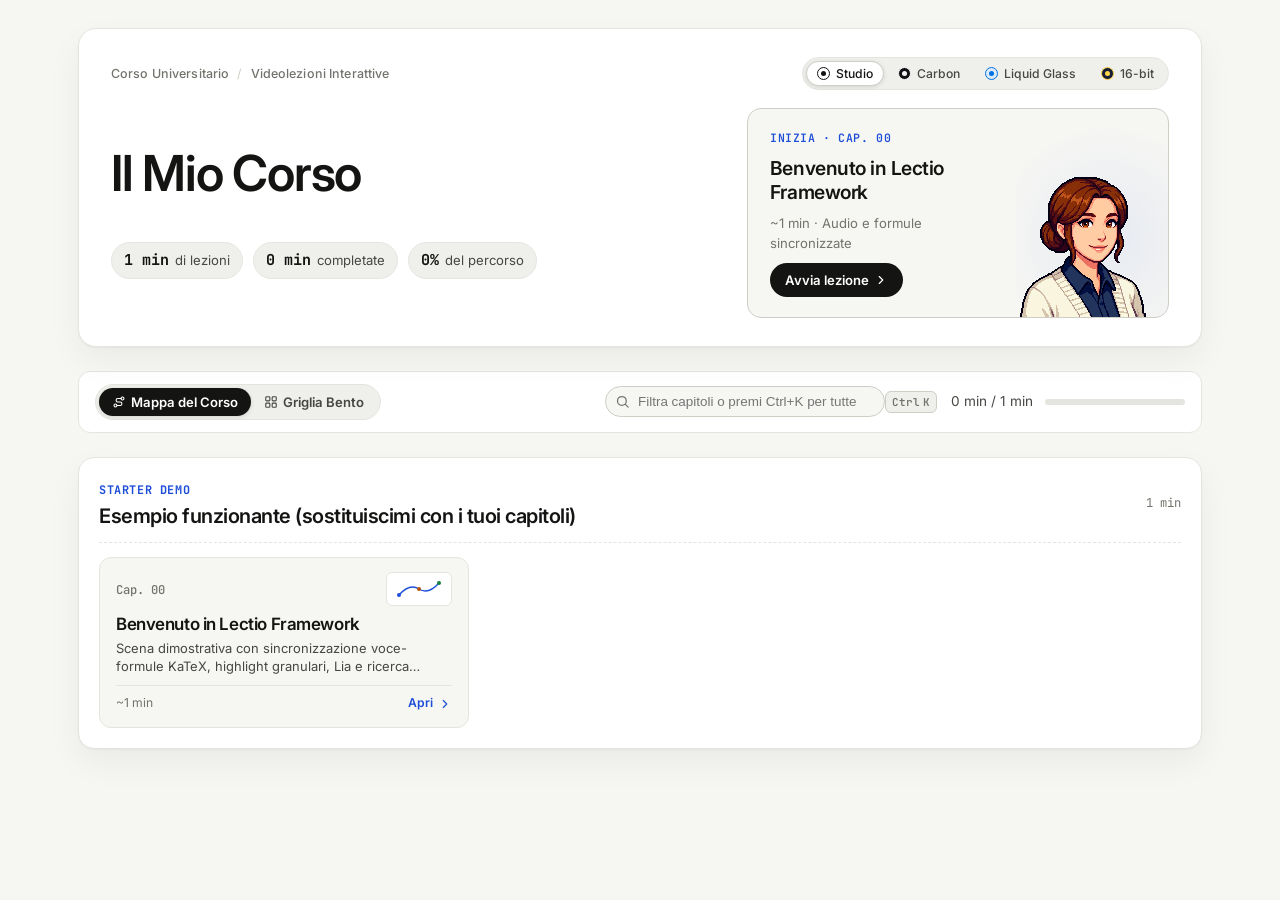
==== videolezioni/index.html @ f939c11b "Initial commit" ====
<!DOCTYPE html>
<html lang="it" data-theme="studio">
<head>
  <meta charset="UTF-8" />
  <meta name="viewport" content="width=device-width, initial-scale=1.0, viewport-fit=cover" />
  <meta name="theme-color" content="#F6F6F3" />
  <title>Videolezioni Interattive — Lectio</title>
  <link rel="icon" type="image/png" sizes="64x64" href="assets/favicon-lia.png" />
  <link rel="apple-touch-icon" sizes="180x180" href="assets/apple-touch-icon.png" />
  <link rel="preconnect" href="https://fonts.googleapis.com" />
  <link rel="preconnect" href="https://fonts.gstatic.com" crossorigin />
  <link href="https://fonts.googleapis.com/css2?family=Inter:wght@400;500;600;700&family=JetBrains+Mono:wght@400;500;600&family=Newsreader:ital,opsz,wght@1,6..72,500;1,6..72,600&family=Silkscreen:wght@400;700&display=swap" rel="stylesheet" />
  <link rel="stylesheet" href="css/styles.css" />
  <link rel="stylesheet" href="css/themes.css" />
</head>
<body>
  <main class="catalog-shell">
    <header class="catalog-hero">
      <div class="hero-top-row">
        <div id="hero-eyebrow" class="hero-eyebrow">
          <span>Corso Universitario</span>
          <span class="hero-sep" aria-hidden="true">/</span>
          <span>Videolezioni Interattive</span>
        </div>
        <div id="catalog-theme-switcher"></div>
      </div>

      <div class="hero-main-grid">
        <div class="hero-left-col">
          <h1 id="hero-title" class="hero-title">Il Mio Corso</h1>

          <div id="hero-credits-row" class="hero-credits-row" hidden></div>
          <div id="hero-prof-row" class="hero-prof-row" hidden></div>

          <div class="hero-stats">
            <span class="stat-chip"><strong id="stat-hours">--</strong> di lezioni</span>
            <span class="stat-chip"><strong id="stat-completed-hours">0 min</strong> completate</span>
            <span class="stat-chip"><strong id="stat-completed-pct">0%</strong> del percorso</span>
          </div>
        </div>

        <a id="resume-card" class="resume-card resume-card-with-lia" href="lesson.html?id=00-demo">
          <div class="resume-card-body">
            <span id="resume-kicker" class="resume-kicker">Inizia il percorso</span>
            <h2 id="resume-title" class="resume-title">Caricamento...</h2>
            <span id="resume-meta" class="resume-meta">Seleziona un capitolo dalla mappa o dalla griglia</span>
            <span id="resume-cta" class="resume-cta">
              <span>Avvia lezione</span>
              <svg class="ui-icon" viewBox="0 0 24 24" fill="none" stroke="currentColor" stroke-width="2" stroke-linecap="round" stroke-linejoin="round" aria-hidden="true"><path d="M9 18l6-6-6-6"/></svg>
            </span>
          </div>
          <div id="hero-lia-stage" class="hero-lia-stage" aria-hidden="true">
            <div id="hero-lia-sprite" class="hero-lia-sprite"></div>
          </div>
        </a>
      </div>
    </header>

    <div class="catalog-toolbar-v2">
      <div class="toolbar-left">
        <div class="view-switcher" role="tablist" aria-label="Modalità di visualizzazione">
          <button class="view-btn active" data-view="map">
            <svg class="ui-icon" viewBox="0 0 24 24" fill="none" stroke="currentColor" stroke-width="1.9" stroke-linecap="round" stroke-linejoin="round" aria-hidden="true"><circle cx="6" cy="18" r="2.5"/><circle cx="18" cy="6" r="2.5"/><path d="M8.5 18H14a3 3 0 0 0 0-6h-4a3 3 0 0 1 0-6h5.5"/></svg>
            <span>Mappa del Corso</span>
          </button>
          <button class="view-btn" data-view="bento">
            <svg class="ui-icon" viewBox="0 0 24 24" fill="none" stroke="currentColor" stroke-width="1.9" stroke-linecap="round" stroke-linejoin="round" aria-hidden="true"><rect x="3" y="3" width="7" height="7" rx="1.5"/><rect x="14" y="3" width="7" height="7" rx="1.5"/><rect x="3" y="14" width="7" height="7" rx="1.5"/><rect x="14" y="14" width="7" height="7" rx="1.5"/></svg>
            <span>Griglia Bento</span>
          </button>
        </div>
      </div>

      <div class="toolbar-right">
        <div class="search-box">
          <svg class="search-icon ui-icon" viewBox="0 0 24 24" fill="none" stroke="currentColor" stroke-width="2" stroke-linecap="round" stroke-linejoin="round" aria-hidden="true"><circle cx="11" cy="11" r="7"/><path d="M21 21l-4.35-4.35"/></svg>
          <input id="catalog-search" class="search-input" type="search" placeholder="Filtra capitoli o premi Ctrl+K per tutte le scene…" aria-label="Cerca capitoli" />
          <button id="btn-global-search-home" class="search-kbd-btn" type="button" title="Ricerca globale in tutte le scene (Ctrl+K)" aria-label="Apri ricerca globale">
            <kbd>Ctrl</kbd><kbd>K</kbd>
          </button>
        </div>
        <div class="progress-summary">
          <span id="study-progress-label">0 min / --</span>
          <div class="progress-track"><div id="study-progress-fill" class="progress-fill" style="width: 0%"></div></div>
        </div>
      </div>
    </div>

    <div id="catalog-content"></div>
  </main>

  <script type="module" src="js/catalog.js"></script>
</body>
</html>
---- videolezioni/css/styles.css ----
/* ==========================================================================
   Lectio Framework — Videolezioni Interattive
   Design system accademico responsive per slide, formule KaTeX e player
   ========================================================================== */

:root {
  --bg-paper: #F7F6F2;
  --bg-surface: #FFFFFF;
  --bg-subtle: #F0EEE8;
  --bg-algo: #F3F2EE;
  --ink: #1A1A1A;
  --ink-soft: #4A4945;
  --muted: #6E6D68;
  --border: #E2DFD7;
  --border-strong: #C9C5BB;

  /* Palette note_migliorate/preambolo.tex */
  --blue: #1F5A9E;
  --blue-soft: rgba(31, 90, 158, 0.09);
  --blue-glow: rgba(31, 90, 158, 0.18);
  --red: #C0392B;
  --accent: #A3262A;
  --accent-soft: rgba(163, 38, 42, 0.055);
  --green: #2E7D32;
  --orange: #D9822B;
  --amber-wash: rgba(217, 130, 43, 0.22);

  --font-serif: "Newsreader", "Charter", Georgia, serif;
  --font-sans: "IBM Plex Sans", -apple-system, BlinkMacSystemFont, "Segoe UI", sans-serif;
  --font-mono: "IBM Plex Mono", ui-monospace, SFMono-Regular, Menlo, monospace;

  --radius-sm: 4px;
  --radius-md: 8px;
  --radius-lg: 12px;
  --shadow-card: 0 1px 2px rgba(26, 26, 26, 0.04), 0 10px 30px rgba(26, 26, 26, 0.05);
  --ease-out: cubic-bezier(0.22, 1, 0.36, 1);
}

*, *::before, *::after {
  box-sizing: border-box;
}

html, body {
  margin: 0;
  padding: 0;
  background: var(--bg-paper);
  color: var(--ink);
  font-family: var(--font-sans);
  -webkit-font-smoothing: antialiased;
  line-height: 1.55;
}

a {
  color: inherit;
  text-decoration: none;
}

button {
  font-family: inherit;
  cursor: pointer;
}

/* ==========================================================================
   CATALOG HUB (index.html)
   ========================================================================== */

.catalog-shell {
  max-width: 1080px;
  margin: 0 auto;
  padding: 40px 28px 72px;
}

.masthead {
  border-bottom: 1.5px solid var(--ink);
  padding-bottom: 24px;
  margin-bottom: 32px;
}

.masthead-meta {
  font-size: 0.84rem;
  color: var(--muted);
  letter-spacing: 0.02em;
  margin-bottom: 10px;
}

.masthead h1 {
  font-family: var(--font-serif);
  font-size: clamp(2.1rem, 3.8vw, 2.9rem);
  font-weight: 600;
  letter-spacing: -0.02em;
  margin: 0 0 8px;
  line-height: 1.1;
}

.masthead-sub {
  font-size: 1.05rem;
  color: var(--ink-soft);
  margin: 0 0 16px;
}

.masthead-footer {
  display: flex;
  flex-wrap: wrap;
  gap: 12px 24px;
  align-items: center;
  justify-content: space-between;
  font-size: 0.85rem;
  color: var(--muted);
}

.catalog-toolbar {
  display: flex;
  flex-wrap: wrap;
  align-items: center;
  justify-content: space-between;
  gap: 16px;
  margin-bottom: 28px;
}

.filter-group {
  display: inline-flex;
  background: var(--bg-subtle);
  padding: 3px;
  border-radius: var(--radius-md);
  border: 1px solid var(--border);
}

.filter-btn {
  border: none;
  background: transparent;
  color: var(--ink-soft);
  font-size: 0.84rem;
  font-weight: 500;
  padding: 6px 14px;
  border-radius: 6px;
  transition: background 160ms ease, color 160ms ease;
}

.filter-btn.active {
  background: var(--bg-surface);
  color: var(--ink);
  box-shadow: 0 1px 2px rgba(0, 0, 0, 0.06);
}

.progress-summary {
  display: flex;
  align-items: center;
  gap: 12px;
  font-size: 0.85rem;
  color: var(--ink-soft);
}

.progress-track {
  width: 140px;
  height: 6px;
  background: var(--border);
  border-radius: 99px;
  overflow: hidden;
}

.progress-fill {
  height: 100%;
  background: var(--blue);
  border-radius: 99px;
  transition: width 300ms var(--ease-out);
}

.part-section {
  margin-bottom: 36px;
}

.part-header {
  display: flex;
  align-items: baseline;
  gap: 12px;
  margin-bottom: 14px;
  padding-bottom: 6px;
  border-bottom: 1px solid var(--border);
}

.part-label {
  font-family: var(--font-mono);
  font-size: 0.74rem;
  text-transform: uppercase;
  letter-spacing: 0.08em;
  color: var(--muted);
}

.part-title {
  font-family: var(--font-serif);
  font-size: 1.32rem;
  font-weight: 600;
  margin: 0;
}

.lesson-grid {
  display: grid;
  grid-template-columns: repeat(auto-fill, minmax(310px, 1fr));
  gap: 14px;
}

.lesson-card {
  display: flex;
  flex-direction: column;
  justify-content: space-between;
  background: var(--bg-surface);
  border: 1px solid var(--border);
  border-radius: var(--radius-md);
  padding: 18px 20px;
  transition: transform 180ms var(--ease-out), border-color 180ms ease, box-shadow 180ms ease;
}

.lesson-card.ready {
  border-color: rgba(31, 90, 158, 0.35);
  box-shadow: 0 2px 10px rgba(31, 90, 158, 0.06);
}

.lesson-card.ready:hover {
  transform: translateY(-2px);
  border-color: var(--blue);
  box-shadow: 0 8px 24px rgba(31, 90, 158, 0.11);
}

.lesson-card.planned {
  background: rgba(255, 255, 255, 0.6);
  opacity: 0.82;
}

.lesson-card-top {
  display: flex;
  align-items: center;
  justify-content: space-between;
  gap: 8px;
  margin-bottom: 8px;
}

.chap-num {
  font-family: var(--font-mono);
  font-size: 0.76rem;
  font-weight: 500;
  color: var(--muted);
}

.status-badge {
  font-size: 0.72rem;
  font-weight: 600;
  padding: 2px 9px;
  border-radius: 99px;
  letter-spacing: 0.02em;
}

.status-ready {
  background: var(--blue-soft);
  color: var(--blue);
}

.status-planned {
  background: var(--bg-subtle);
  color: var(--muted);
}

.lesson-card h3 {
  font-family: var(--font-serif);
  font-size: 1.15rem;
  font-weight: 600;
  margin: 0 0 6px;
  line-height: 1.25;
}

.lesson-card p {
  font-size: 0.87rem;
  color: var(--ink-soft);
  margin: 0 0 14px;
  line-height: 1.48;
}

.lesson-card-foot {
  display: flex;
  align-items: center;
  justify-content: space-between;
  font-size: 0.78rem;
  color: var(--muted);
  padding-top: 10px;
  border-top: 1px solid var(--bg-subtle);
}

.lesson-cta {
  color: var(--blue);
  font-weight: 600;
  display: inline-flex;
  align-items: center;
  gap: 4px;
}

/* ==========================================================================
   LESSON PLAYER LAYOUT (lesson.html)
   ========================================================================== */

body.player-body {
  height: 100vh;
  overflow: hidden;
  display: flex;
  flex-direction: column;
}

.topbar {
  height: 54px;
  flex-shrink: 0;
  background: var(--bg-surface);
  border-bottom: 1px solid var(--border);
  padding: 0 20px;
  display: flex;
  align-items: center;
  justify-content: space-between;
  gap: 16px;
  z-index: 20;
}

.topbar-left {
  display: flex;
  align-items: center;
  gap: 14px;
  min-width: 0;
}

.back-link {
  display: inline-flex;
  align-items: center;
  gap: 6px;
  font-size: 0.84rem;
  font-weight: 500;
  color: var(--ink-soft);
  padding: 5px 10px;
  border-radius: var(--radius-sm);
  border: 1px solid var(--border);
  background: var(--bg-paper);
  transition: border-color 150ms ease, color 150ms ease;
}

.back-link:hover {
  border-color: var(--ink);
  color: var(--ink);
}

.lesson-heading {
  display: flex;
  align-items: baseline;
  gap: 10px;
  min-width: 0;
  overflow: hidden;
}

.lesson-chap-tag {
  font-family: var(--font-mono);
  font-size: 0.76rem;
  color: var(--blue);
  font-weight: 600;
  flex-shrink: 0;
}

.lesson-title-bar {
  font-family: var(--font-serif);
  font-size: 1.08rem;
  font-weight: 600;
  white-space: nowrap;
  overflow: hidden;
  text-overflow: ellipsis;
}

.topbar-actions {
  display: flex;
  align-items: center;
  gap: 8px;
}

.icon-toggle {
  border: 1px solid var(--border);
  background: var(--bg-surface);
  color: var(--ink-soft);
  font-size: 0.78rem;
  font-weight: 500;
  padding: 5px 10px;
  border-radius: var(--radius-sm);
  transition: all 150ms ease;
}

.icon-toggle:hover {
  border-color: var(--border-strong);
  color: var(--ink);
}

.icon-toggle.active {
  background: var(--blue-soft);
  border-color: rgba(31, 90, 158, 0.35);
  color: var(--blue);
}

.player-workspace {
  flex: 1;
  min-height: 0;
  display: flex;
  overflow: hidden;
}

/* Sidebar Scene Index */
.scene-sidebar {
  width: 292px;
  flex-shrink: 0;
  background: var(--bg-surface);
  border-right: 1px solid var(--border);
  display: flex;
  flex-direction: column;
  transition: margin-left 240ms var(--ease-out);
}

.scene-sidebar.collapsed {
  margin-left: -292px;
}

.sidebar-head {
  padding: 14px 16px 10px;
  border-bottom: 1px solid var(--border);
  display: flex;
  align-items: center;
  justify-content: space-between;
  font-size: 0.78rem;
  font-weight: 600;
  text-transform: uppercase;
  letter-spacing: 0.06em;
  color: var(--muted);
}

.scene-list {
  flex: 1;
  overflow-y: auto;
  padding: 8px 10px 20px;
}

.scene-section-label {
  font-size: 0.71rem;
  font-weight: 600;
  color: var(--muted);
  text-transform: uppercase;
  letter-spacing: 0.05em;
  padding: 12px 8px 4px;
}

.scene-item {
  width: 100%;
  text-align: left;
  background: transparent;
  border: 1px solid transparent;
  border-radius: 6px;
  padding: 8px 10px;
  margin-bottom: 2px;
  display: grid;
  grid-template-columns: 24px 1fr auto;
  gap: 8px;
  align-items: start;
  color: var(--ink-soft);
  transition: background 140ms ease, border-color 140ms ease;
}

.scene-item:hover {
  background: var(--bg-paper);
  color: var(--ink);
}

.scene-item.active {
  background: var(--blue-soft);
  border-color: rgba(31, 90, 158, 0.25);
  color: var(--ink);
}

.scene-idx {
  font-family: var(--font-mono);
  font-size: 0.72rem;
  color: var(--muted);
  padding-top: 2px;
}

.scene-item.active .scene-idx {
  color: var(--blue);
  font-weight: 600;
}

.scene-item.done .scene-idx {
  color: var(--green);
}

.scene-item-title {
  font-size: 0.83rem;
  line-height: 1.32;
  font-weight: 500;
}

.scene-item-dur {
  font-family: var(--font-mono);
  font-size: 0.7rem;
  color: var(--muted);
  padding-top: 2px;
}

/* Main Stage Area */
.stage-column {
  flex: 1;
  min-width: 0;
  display: flex;
  flex-direction: column;
  background: var(--bg-paper);
}

.stage-viewport {
  flex: 1;
  min-height: 0;
  display: flex;
  align-items: center;
  justify-content: center;
  padding: 20px 28px 12px;
  overflow-y: auto;
}

.slide-frame {
  width: 100%;
  max-width: 980px;
  min-height: min(530px, 100%);
  background: var(--bg-surface);
  border: 1px solid var(--border);
  border-radius: var(--radius-lg);
  box-shadow: var(--shadow-card);
  padding: 28px 36px 26px;
  display: flex;
  flex-direction: column;
  justify-content: center;
  position: relative;
  animation: slideEnter 260ms var(--ease-out);
}

@keyframes slideEnter {
  from { opacity: 0; transform: translateY(6px); }
  to { opacity: 1; transform: translateY(0); }
}

/* Subtitles Dock */
.subtitle-dock {
  flex-shrink: 0;
  padding: 0 28px 10px;
  display: flex;
  justify-content: center;
}

.subtitle-dock.hidden {
  display: none;
}

.subtitle-box {
  width: 100%;
  max-width: 980px;
  min-height: 54px;
  background: rgba(255, 255, 255, 0.92);
  border: 1px solid var(--border);
  border-radius: var(--radius-md);
  padding: 10px 20px;
  display: flex;
  align-items: center;
  justify-content: center;
  text-align: center;
  font-family: var(--font-serif);
  font-size: 1.02rem;
  line-height: 1.45;
  color: var(--ink);
}

.subtitle-word {
  transition: color 120ms ease, background 120ms ease;
  border-radius: 3px;
  padding: 0 1px;
}

.subtitle-word.past {
  color: var(--ink);
}

.subtitle-word.current {
  color: var(--blue);
  background: var(--blue-soft);
  font-weight: 500;
}

.subtitle-word.upcoming {
  color: var(--muted);
}

/* Control Bar */
.control-bar {
  flex-shrink: 0;
  background: var(--bg-surface);
  border-top: 1px solid var(--border);
  padding: 10px 24px 12px;
  display: flex;
  flex-direction: column;
  gap: 8px;
}

.timeline-row {
  display: flex;
  align-items: center;
  gap: 12px;
}

.time-readout {
  font-family: var(--font-mono);
  font-size: 0.76rem;
  color: var(--muted);
  min-width: 86px;
  text-align: center;
}

.scrubber-wrap {
  position: relative;
  flex: 1;
  height: 20px;
  display: flex;
  align-items: center;
  cursor: pointer;
}

.scrubber-track {
  position: relative;
  width: 100%;
  height: 5px;
  background: var(--border);
  border-radius: 99px;
}

.scrubber-fill {
  position: absolute;
  left: 0;
  top: 0;
  height: 100%;
  width: 0%;
  background: var(--blue);
  border-radius: 99px;
}

.scrubber-thumb {
  position: absolute;
  top: 50%;
  left: 0%;
  width: 13px;
  height: 13px;
  background: var(--blue);
  border: 2px solid #FFFFFF;
  box-shadow: 0 1px 4px rgba(0, 0, 0, 0.25);
  border-radius: 50%;
  transform: translate(-50%, -50%);
}

.cue-marker {
  position: absolute;
  top: -3px;
  width: 2px;
  height: 11px;
  background: var(--ink-soft);
  opacity: 0.45;
  border-radius: 1px;
  pointer-events: none;
}

.cue-marker.highlight {
  background: var(--orange);
  opacity: 0.85;
}

.controls-row {
  display: flex;
  align-items: center;
  justify-content: space-between;
  gap: 12px;
}

.ctrl-group {
  display: flex;
  align-items: center;
  gap: 8px;
}

.ctrl-btn {
  border: 1px solid var(--border);
  background: var(--bg-surface);
  color: var(--ink);
  border-radius: 6px;
  height: 34px;
  padding: 0 12px;
  font-size: 0.82rem;
  font-weight: 500;
  display: inline-flex;
  align-items: center;
  gap: 6px;
  transition: all 140ms ease;
}

.ctrl-btn:hover:not(:disabled) {
  border-color: var(--ink);
  background: var(--bg-paper);
}

.ctrl-btn:disabled {
  opacity: 0.4;
  cursor: not-allowed;
}

.ctrl-btn-play {
  background: var(--ink);
  border-color: var(--ink);
  color: #FFFFFF;
  min-width: 104px;
  justify-content: center;
}

.ctrl-btn-play:hover:not(:disabled) {
  background: var(--blue);
  border-color: var(--blue);
  color: #FFFFFF;
}

.speed-select {
  height: 34px;
  border: 1px solid var(--border);
  border-radius: 6px;
  background: var(--bg-surface);
  color: var(--ink);
  font-family: var(--font-mono);
  font-size: 0.78rem;
  padding: 0 8px;
  cursor: pointer;
}

.scene-counter {
  font-family: var(--font-mono);
  font-size: 0.78rem;
  color: var(--muted);
}

.audio-notice {
  font-size: 0.76rem;
  color: var(--accent);
  background: var(--accent-soft);
  padding: 3px 9px;
  border-radius: 4px;
  display: none;
}

.audio-notice.visible {
  display: inline-block;
}

/* ==========================================================================
   SLIDE ACADEMIC CONTENT COMPONENTS
   ========================================================================== */

.slide-card {
  width: 100%;
  display: flex;
  flex-direction: column;
  gap: 15px;
}

.slide-kicker {
  font-family: var(--font-mono);
  font-size: 0.76rem;
  color: var(--muted);
  text-transform: uppercase;
  letter-spacing: 0.06em;
}

.slide-title {
  font-family: var(--font-serif);
  font-size: clamp(1.42rem, 2.4vw, 1.85rem);
  font-weight: 600;
  color: var(--ink);
  margin: -8px 0 2px;
  padding-bottom: 10px;
  border-bottom: 1px solid var(--border);
  line-height: 1.2;
}

.grid-2 {
  display: grid;
  grid-template-columns: repeat(2, minmax(0, 1fr));
  gap: 14px;
}

.grid-3 {
  display: grid;
  grid-template-columns: repeat(3, minmax(0, 1fr));
  gap: 14px;
}

.split-visual {
  display: grid;
  grid-template-columns: 1.15fr 1fr;
  gap: 18px;
  align-items: center;
}

.formula-col {
  display: flex;
  flex-direction: column;
  gap: 12px;
}

/* Academic boxes faithful to preambolo.tex */
.box {
  padding: 13px 16px;
  border-radius: var(--radius-sm);
  font-size: 0.94rem;
  line-height: 1.5;
}

.box p {
  margin: 0;
}

.box-label {
  font-family: var(--font-sans);
  font-size: 0.8rem;
  font-weight: 600;
  letter-spacing: 0.02em;
  margin-bottom: 6px;
  color: var(--ink);
}

.box-def {
  background: var(--bg-surface);
  border-left: 3px solid var(--ink);
  padding-left: 15px;
}

.box-theorem {
  background: var(--bg-surface);
  border: 1px solid var(--ink);
}

.box-theorem p {
  font-family: var(--font-serif);
  font-size: 1rem;
}

.box-warn {
  background: var(--accent-soft);
  border-left: 3px solid var(--accent);
}

.box-warn .box-label {
  color: var(--accent);
}

.box-algo {
  background: var(--bg-algo);
  border: 1px solid var(--border);
}

.box-idea {
  background: var(--bg-surface);
  border-left: 4px double var(--ink);
  padding-left: 16px;
}

.box-primary {
  background: var(--blue-soft);
  border-left: 3px solid var(--blue);
}

.box-primary .box-label {
  color: var(--blue);
}

.box-muted {
  background: var(--bg-paper);
  border-left: 3px solid var(--border-strong);
  color: var(--ink-soft);
}

.math-card {
  background: var(--bg-paper);
  border: 1px solid var(--border);
  border-radius: var(--radius-md);
  padding: 12px 18px;
  text-align: center;
}

.math-card-accent {
  background: var(--blue-soft);
  border-color: rgba(31, 90, 158, 0.3);
}

.math-card .katex-display {
  margin: 0.35em 0;
}

.math-note {
  font-size: 0.84rem;
  color: var(--ink-soft);
  margin: 6px 0 0;
  text-align: left;
}

.math-card .clean-list {
  text-align: left;
  margin-top: 8px;
}

.props-grid {
  display: grid;
  grid-template-columns: repeat(2, minmax(0, 1fr));
  gap: 8px 16px;
  background: var(--bg-paper);
  border: 1px solid var(--border);
  border-radius: var(--radius-md);
  padding: 12px 16px;
  font-size: 0.9rem;
}

.prop-item {
  display: flex;
  align-items: baseline;
  gap: 8px;
}

.prop-dot {
  width: 6px;
  height: 6px;
  border-radius: 50%;
  background: var(--blue);
  flex-shrink: 0;
  transform: translateY(-2px);
}

.metrics-row {
  display: grid;
  grid-template-columns: repeat(4, minmax(0, 1fr));
  gap: 10px;
}

.metric {
  background: var(--bg-paper);
  border: 1px solid var(--border);
  border-radius: var(--radius-md);
  padding: 12px;
  text-align: center;
}

.metric-accent {
  background: var(--blue-soft);
  border-color: rgba(31, 90, 158, 0.3);
}

.metric-val {
  font-size: 1.25rem;
  font-weight: 600;
  color: var(--ink);
}

.metric-lbl {
  font-size: 0.78rem;
  color: var(--ink-soft);
  margin-top: 3px;
}

.flow-chain {
  display: flex;
  align-items: center;
  justify-content: space-between;
  gap: 8px;
}

.flow-node {
  flex: 1;
  background: var(--bg-surface);
  border: 1px solid var(--border-strong);
  border-radius: var(--radius-md);
  padding: 10px 12px;
  text-align: center;
  display: flex;
  flex-direction: column;
  gap: 2px;
  font-size: 0.86rem;
}

.flow-node span {
  font-size: 0.76rem;
  color: var(--muted);
}

.flow-node-accent {
  border-color: var(--blue);
  background: var(--blue-soft);
}

.flow-arrow {
  color: var(--muted);
  font-size: 1.1rem;
  font-weight: 600;
}

.gate-card, .plot-card {
  background: var(--bg-paper);
  border: 1px solid var(--border);
  border-radius: var(--radius-md);
  padding: 14px 16px;
  display: flex;
  flex-direction: column;
  gap: 6px;
}

.gate-name {
  font-family: var(--font-mono);
  font-weight: 600;
  font-size: 0.95rem;
  color: var(--blue);
}

.gate-params {
  font-size: 0.94rem;
  padding: 6px 10px;
  background: var(--bg-surface);
  border: 1px solid var(--border);
  border-radius: var(--radius-sm);
}

.gate-desc {
  font-size: 0.83rem;
  color: var(--ink-soft);
  margin: 0;
}

.plot-title {
  font-size: 0.86rem;
  font-weight: 600;
  text-align: center;
  color: var(--ink);
}

.plot-eq {
  text-align: center;
  font-size: 0.9rem;
  padding-top: 4px;
  border-top: 1px solid var(--border);
}

.proof-steps {
  display: flex;
  flex-direction: column;
  gap: 10px;
}

.proof-step {
  display: flex;
  flex-direction: column;
  gap: 6px;
  background: var(--bg-paper);
  border: 1px solid var(--border);
  border-radius: var(--radius-md);
  padding: 10px 16px;
}

.proof-step .step-tag {
  align-self: flex-start;
}

.proof-step > div {
  width: 100%;
}

.proof-step .katex-display {
  margin: 0.2em 0;
  font-size: 0.96em;
}

.proof-step-final {
  background: var(--blue-soft);
  border-color: rgba(31, 90, 158, 0.35);
}

.step-tag {
  font-family: var(--font-mono);
  font-size: 0.74rem;
  font-weight: 600;
  color: var(--ink-soft);
  background: var(--bg-surface);
  border: 1px solid var(--border);
  border-radius: var(--radius-sm);
  padding: 4px 8px;
  text-align: center;
}

.step-tag-blue { color: var(--blue); border-color: rgba(31, 90, 158, 0.3); }
.step-tag-red { color: var(--red); border-color: rgba(192, 57, 43, 0.3); }

.step-tag-inline {
  font-family: var(--font-mono);
  font-size: 0.74rem;
  font-weight: 600;
  color: var(--muted);
  text-transform: uppercase;
  letter-spacing: 0.04em;
  margin-bottom: 4px;
}

.clean-list, .algo-list, .verify-list {
  margin: 0;
  padding-left: 20px;
  display: flex;
  flex-direction: column;
  gap: 5px;
  font-size: 0.9rem;
}

.algo-list ul {
  margin-top: 5px;
  padding-left: 18px;
  display: flex;
  flex-direction: column;
  gap: 4px;
}

.algo-list li {
  padding: 3px 6px;
  border-radius: 4px;
}

.pill-strip {
  display: flex;
  flex-wrap: wrap;
  align-items: center;
  gap: 8px;
  padding: 10px 14px;
  background: var(--bg-paper);
  border: 1px solid var(--border);
  border-radius: var(--radius-md);
  font-size: 0.84rem;
}

.strip-label {
  font-weight: 600;
  color: var(--ink-soft);
  margin-right: 4px;
}

.pill {
  background: var(--bg-surface);
  border: 1px solid var(--border-strong);
  border-radius: 99px;
  padding: 3px 11px;
  font-size: 0.82rem;
}

.pill-accent {
  background: var(--blue-soft);
  border-color: var(--blue);
  color: var(--blue);
  font-weight: 600;
}

.pill-muted {
  color: var(--muted);
  border-style: dashed;
}

/* Academic Table */
.acad-table {
  width: 100%;
  border-collapse: collapse;
  font-size: 0.9rem;
}

.acad-table th {
  text-align: left;
  font-weight: 600;
  padding: 9px 12px;
  border-top: 1.5px solid var(--ink);
  border-bottom: 1px solid var(--ink);
  background: var(--bg-paper);
}

.acad-table td {
  padding: 10px 12px;
  border-bottom: 1px solid var(--border);
  vertical-align: top;
}

.acad-table tbody tr:last-child td {
  border-bottom: 1.5px solid var(--ink);
}

.acad-table-compact th {
  padding: 5px 6px;
  white-space: nowrap;
}

.acad-table-compact td {
  padding: 4px 6px;
  line-height: 1.28;
  white-space: nowrap;
  font-variant-numeric: tabular-nums;
}

.acad-table-compact th:not(:first-child),
.acad-table-compact td:not(:first-child) {
  text-align: right;
}

.row-key {
  background: rgba(31, 90, 158, 0.04);
}

/* ==========================================================================
   SVG ACADEMIC DIAGRAMS
   ========================================================================== */

.svg-panel {
  background: var(--bg-paper);
  border: 1px solid var(--border);
  border-radius: var(--radius-md);
  padding: 10px;
  display: flex;
  align-items: center;
  justify-content: center;
}

.svg-panel-wide {
  padding: 8px 14px;
}

.diagram-svg {
  width: 100%;
  height: auto;
  display: block;
}

.svg-axis { stroke: #6E6E6E; stroke-width: 1.3; }
.svg-edge { stroke: #1A1A1A; stroke-width: 1.4; }
.svg-edge-accent { stroke: var(--blue); stroke-width: 2; }
.svg-neuron-main { fill: #FFFFFF; stroke: #1A1A1A; stroke-width: 2; }
.svg-node { fill: #FFFFFF; stroke: #1A1A1A; stroke-width: 1.6; }
.svg-node-fill { fill: #EFEFEF; stroke: #1A1A1A; stroke-width: 1.6; }
.svg-math { font-family: var(--font-serif); font-size: 16px; fill: #1A1A1A; font-style: italic; }
.svg-math-sm { font-family: var(--font-serif); font-size: 13.5px; fill: #1A1A1A; font-style: italic; }
.svg-symbol { font-family: var(--font-serif); font-size: 20px; fill: #1A1A1A; font-weight: 600; }
.svg-weight { font-family: var(--font-serif); font-size: 13px; fill: #4A4945; font-style: italic; }
.svg-caption { font-family: var(--font-sans); font-size: 11.5px; fill: #63625E; }
.svg-tick { font-family: var(--font-sans); font-size: 11px; fill: #4A4945; }
.svg-legend { font-family: var(--font-sans); font-size: 10.5px; fill: #1A1A1A; }
.svg-muted { font-size: 16px; fill: #6E6E6E; }

.svg-blue { fill: var(--blue); }
.svg-red { fill: var(--red); }
.svg-green { fill: var(--green); }

.svg-curve-blue { fill: none; stroke: var(--blue); stroke-width: 2.3; stroke-linecap: round; stroke-linejoin: round; }
.svg-curve-red { fill: none; stroke: var(--red); stroke-width: 2.3; stroke-linecap: round; stroke-linejoin: round; }
.svg-curve-green { fill: none; stroke: var(--green); stroke-width: 2.1; stroke-linecap: round; stroke-linejoin: round; }
.svg-curve-orange { fill: none; stroke: var(--orange); stroke-width: 2.6; stroke-linecap: round; }
.svg-curve-ink { fill: none; stroke: #1A1A1A; stroke-width: 2; stroke-linecap: round; }
.svg-curve-ink-dash { fill: none; stroke: #1A1A1A; stroke-width: 1.8; stroke-dasharray: 5 4; }

.svg-bound-red { stroke: var(--red); stroke-width: 2; stroke-dasharray: 6 4; }
.svg-bound-blue { stroke: var(--blue); stroke-width: 2; stroke-dasharray: 6 4; }
.svg-vec-red { stroke: var(--red); stroke-width: 2.6; }
.svg-vec-blue { stroke: var(--blue); stroke-width: 2.6; }
.svg-vec-ink { stroke: #1A1A1A; stroke-width: 2; }

.pt-pos { fill: var(--blue); }
.pt-neg { fill: #FFFFFF; stroke: var(--red); stroke-width: 1.8; }

/* ==========================================================================
   DIDACTIC CUE ANIMATIONS (Progressive Reveal + Formula Term Highlight)
   ========================================================================== */

.cue-hidden {
  opacity: 0 !important;
  pointer-events: none;
  transition: opacity 320ms var(--ease-out), transform 320ms var(--ease-out);
}

.cue-visible {
  opacity: 1 !important;
  pointer-events: auto;
  transition: opacity 340ms var(--ease-out), transform 340ms var(--ease-out);
}

/* Apply subtle vertical reveal only to HTML elements, never touching SVG transform attributes */
:where(.slide-card) .cue-hidden:not(svg):not(svg *) {
  transform: translateY(7px);
}

:where(.slide-card) .cue-visible:not(svg):not(svg *) {
  transform: translateY(0);
}

/* Highlight state for cards, rows, list items, inline KaTeX \htmlId terms/indices, and SVG sub-groups */
.cue-highlight {
  position: relative;
  border-radius: 4px;
  box-shadow: 0 0 0 2px rgba(31, 90, 158, 0.42);
  background-color: rgba(31, 90, 158, 0.09) !important;
  transition: background-color 200ms ease, box-shadow 200ms ease;
}

.katex .cue-highlight {
  display: inline-block;
  padding: 1px 4px;
  margin: -1px -1px;
  border-radius: 4px;
  background-color: rgba(245, 184, 65, 0.38) !important;
  box-shadow: 0 0 0 1.6px rgba(217, 130, 43, 0.85);
  color: var(--ink) !important;
  transition: background-color 180ms ease, box-shadow 180ms ease;
}

/* Compact highlight inside subscripts/superscripts (e.g. indices i, j in w_{ij}) */
.katex .msupsub .cue-highlight {
  padding: 0 2px;
  margin: 0;
  border-radius: 3px;
  background-color: rgba(245, 184, 65, 0.55) !important;
  box-shadow: 0 0 0 1.4px rgba(192, 57, 43, 0.85);
}

svg .cue-highlight {
  filter: drop-shadow(0 0 6px rgba(217, 130, 43, 0.9));
  box-shadow: none;
  background-color: transparent !important;
}

svg text.cue-highlight,
svg g.cue-highlight text {
  fill: #B34B00 !important;
  font-weight: 700;
}

svg circle.cue-highlight,
svg g.cue-highlight circle.svg-neuron-main,
svg g.cue-highlight circle.svg-node,
svg g.cue-highlight circle.svg-node-fill {
  stroke: #D9822B !important;
  stroke-width: 2.6px !important;
  fill: rgba(245, 184, 65, 0.16) !important;
}

svg line.cue-highlight,
svg path.cue-highlight,
svg g.cue-highlight line.svg-edge,
svg g.cue-highlight line.svg-edge-accent {
  stroke: #D9822B !important;
  stroke-width: 2.4px !important;
}

/* Export / Clean presentation mode (for future video recording) */
body.clean-mode .topbar,
body.clean-mode .scene-sidebar,
body.clean-mode .control-bar {
  display: none;
}

body.clean-mode .stage-viewport {
  padding: 24px;
}

/* Responsive adjustments */
@media (max-width: 900px) {
  .split-visual, .grid-2, .grid-3, .props-grid {
    grid-template-columns: 1fr;
  }
  .metrics-row {
    grid-template-columns: repeat(2, 1fr);
  }
  .proof-step {
    grid-template-columns: 1fr;
    gap: 6px;
  }
  .scene-sidebar {
    position: absolute;
    top: 54px;
    bottom: 0;
    left: 0;
    z-index: 30;
    box-shadow: 8px 0 24px rgba(0, 0, 0, 0.1);
  }
}
---- videolezioni/css/themes.css ----
/* ==========================================================================
   Machine Learning — Multi-Theme System, Live Voice-Sync & Dual-View Catalog
   Loaded after styles.css. Supports 4 distinct live themes:
     studio (default — modern Apple / Stripe / Distill.pub editorial light)
     carbon (true neutral graphite dark mode — Linear / Vercel, zero AI slop)
     glass  (Liquid Glass — Apple iOS 26 / visionOS pearlescent frosted glass)
     arcade (16-bit Arcade / SNES JRPG console — pixel frames & XP progress)
   ========================================================================== */

/* --------------------------------------------------------------------------
   0. UNIFIED TYPOGRAPHY (Clean geometric/humanist sans: Inter + KaTeX)
   -------------------------------------------------------------------------- */

:root {
  --font-sans: "Inter", -apple-system, BlinkMacSystemFont, "Segoe UI", sans-serif;
  --font-serif: "Inter", -apple-system, BlinkMacSystemFont, "Segoe UI", sans-serif;
  --font-mono: "JetBrains Mono", ui-monospace, SFMono-Regular, Menlo, Consolas, monospace;
  --font-pixel: "Silkscreen", "JetBrains Mono", ui-monospace, monospace;
}

code, pre {
  font-family: var(--font-mono);
}

.time-readout, .scene-idx, .scene-item-dur, .scene-counter,
.chap-num, .stat-chip strong, .speed-select, .roadmap-part-count {
  font-variant-numeric: tabular-nums;
}

.slide-title, .hero-title, .roadmap-part-title, .bento-body h3, .map-node h3, .resume-title {
  letter-spacing: -0.025em;
}

.box-theorem p {
  font-family: var(--font-sans);
  font-size: 0.96rem;
}

/* --------------------------------------------------------------------------
   1. THEME TOKENS — STUDIO (DEFAULT), CARBON, LIQUID GLASS, 16-BIT ARCADE
   -------------------------------------------------------------------------- */

/* 1A. STUDIO — Default Editorial Light (Apple / Stripe / Distill.pub) */
:root,
:root[data-theme="studio"] {
  color-scheme: light;
  --bg-paper: #F6F6F3;
  --bg-surface: #FFFFFF;
  --bg-subtle: #EFEFEC;
  --bg-algo: #F4F4F0;
  --ink: #141413;
  --ink-soft: #464642;
  --muted: #73736D;
  --border: #E5E5E0;
  --border-strong: #CECEC7;

  --blue: #1D4ED8;
  --blue-soft: rgba(29, 78, 216, 0.075);
  --blue-glow: rgba(29, 78, 216, 0.16);
  --red: #C82829;
  --accent: #B91C1C;
  --accent-soft: rgba(185, 28, 28, 0.055);
  --green: #15803D;
  --orange: #B45309;
  --amber-wash: rgba(217, 119, 6, 0.18);

  --voice-underline: #1D4ED8;
  --voice-wash: rgba(29, 78, 216, 0.09);
  --spotlight-ring: rgba(29, 78, 216, 0.28);
  --spotlight-glow: 0 0 0 1px rgba(29, 78, 216, 0.26), 0 10px 26px rgba(20, 20, 19, 0.06);
  --shadow-card: 0 1px 2px rgba(20, 20, 19, 0.04), 0 14px 34px rgba(20, 20, 19, 0.05);
}

/* 1B. CARBON — True Neutral Graphite Dark (Linear / Vercel, zero neon slop) */
:root[data-theme="carbon"] {
  color-scheme: dark;
  --bg-paper: #09090B;
  --bg-surface: #121215;
  --bg-subtle: #1A1A1F;
  --bg-algo: #151519;
  --ink: #F4F4F5;
  --ink-soft: #A1A1AA;
  --muted: #71717A;
  --border: rgba(255, 255, 255, 0.085);
  --border-strong: rgba(255, 255, 255, 0.16);

  --blue: #7AA2F7;
  --blue-soft: rgba(122, 162, 247, 0.10);
  --blue-glow: rgba(122, 162, 247, 0.22);
  --red: #F87171;
  --accent: #F87171;
  --accent-soft: rgba(248, 113, 113, 0.09);
  --green: #4ADE80;
  --orange: #F5B942;
  --amber-wash: rgba(245, 185, 66, 0.18);

  --voice-underline: #F5B942;
  --voice-wash: rgba(245, 185, 66, 0.14);
  --spotlight-ring: rgba(255, 255, 255, 0.22);
  --spotlight-glow: 0 0 0 1px rgba(255, 255, 255, 0.18), 0 12px 32px rgba(0, 0, 0, 0.45);
  --shadow-card: 0 1px 0 rgba(255, 255, 255, 0.04) inset, 0 20px 48px rgba(0, 0, 0, 0.50);
}

/* 1C. LIQUID GLASS — Apple iOS 26 / visionOS Pearlescent Frosted Glass */
:root[data-theme="glass"] {
  color-scheme: light;
  --bg-paper: #E7EEF8;
  --bg-surface: rgba(255, 255, 255, 0.68);
  --bg-subtle: rgba(255, 255, 255, 0.52);
  --bg-algo: rgba(245, 249, 255, 0.72);
  --ink: #0F172A;
  --ink-soft: #334155;
  --muted: #64748B;
  --border: rgba(255, 255, 255, 0.72);
  --border-strong: rgba(148, 163, 184, 0.38);

  --blue: #0071E3;
  --blue-soft: rgba(0, 113, 227, 0.10);
  --blue-glow: rgba(0, 113, 227, 0.24);
  --red: #E11D48;
  --accent: #E11D48;
  --accent-soft: rgba(225, 29, 72, 0.08);
  --green: #0D9488;
  --orange: #D97706;
  --amber-wash: rgba(245, 158, 11, 0.22);

  --voice-underline: #0071E3;
  --voice-wash: rgba(0, 113, 227, 0.12);
  --spotlight-ring: rgba(0, 113, 227, 0.34);
  --spotlight-glow: inset 0 1px 0 rgba(255, 255, 255, 0.9), 0 0 0 1.5px rgba(0, 113, 227, 0.30), 0 14px 34px rgba(30, 64, 128, 0.14);
  --shadow-card: inset 0 1px 0 rgba(255, 255, 255, 0.92), inset 0 -1px 0 rgba(15, 23, 42, 0.04), 0 16px 40px rgba(30, 58, 108, 0.10), 0 2px 6px rgba(30, 58, 108, 0.05);
}

/* 1D. 16-BIT ARCADE — Classic SNES / JRPG Console Interface */
:root[data-theme="arcade"] {
  color-scheme: dark;
  --bg-paper: #0D1122;
  --bg-surface: #161E3A;
  --bg-subtle: #1F2A52;
  --bg-algo: #121830;
  --ink: #F8FAFF;
  --ink-soft: #D0D8F5;
  --muted: #8E9CC9;
  --border: #4D5E9C;
  --border-strong: #E2E8FF;

  --blue: #4FD1FF;
  --blue-soft: rgba(79, 209, 255, 0.14);
  --blue-glow: rgba(79, 209, 255, 0.30);
  --red: #FF5C77;
  --accent: #FF5C77;
  --accent-soft: rgba(255, 92, 119, 0.12);
  --green: #4ADE80;
  --orange: #FFD447;
  --amber-wash: rgba(255, 212, 71, 0.24);

  --voice-underline: #FFD447;
  --voice-wash: rgba(255, 212, 71, 0.18);
  --spotlight-ring: #FFD447;
  --spotlight-glow: 0 0 0 2px #FFD447, 4px 4px 0 #070A14;
  --shadow-card: inset 0 0 0 2px #0D1122, 4px 4px 0 #070A14;
}

/* Smooth theme transition */
body, .slide-frame, .topbar, .scene-sidebar, .control-bar, .subtitle-dock, .box, .math-card, .svg-panel {
  transition: background-color 220ms ease, color 220ms ease, border-color 220ms ease, box-shadow 220ms ease, border-radius 220ms ease;
}

/* --------------------------------------------------------------------------
   2A. STUDIO LIGHT POLISH (Clean Architectural Surfaces)
   -------------------------------------------------------------------------- */

:root[data-theme="studio"] body {
  background-color: #F6F6F3;
}

:root[data-theme="studio"] .topbar,
:root[data-theme="studio"] .control-bar.spotify-bar {
  background: rgba(255, 255, 255, 0.90);
  backdrop-filter: blur(12px);
  -webkit-backdrop-filter: blur(12px);
}

:root[data-theme="studio"] .slide-frame {
  background: #FFFFFF;
  border: 1px solid #E5E5E0;
  border-radius: 16px;
}

:root[data-theme="studio"] .subtitle-box {
  background: #FFFFFF;
  border-color: #E5E5E0;
  box-shadow: 0 2px 10px rgba(20, 20, 19, 0.04);
}

:root[data-theme="studio"] .box-theorem {
  background: rgba(29, 78, 216, 0.035);
  border-color: rgba(29, 78, 216, 0.22);
}

:root[data-theme="studio"] .box-def {
  background: #FAF9F6;
  border-left-color: #141413;
}

:root[data-theme="studio"] .box-idea {
  background: rgba(21, 128, 61, 0.045);
  border-left-color: #15803D;
}

:root[data-theme="studio"] .math-card {
  background: #FAFAF8;
  border-color: #E5E5E0;
}

:root[data-theme="studio"] .math-card-accent {
  background: rgba(29, 78, 216, 0.045);
  border-color: rgba(29, 78, 216, 0.22);
}

:root[data-theme="studio"] .svg-panel {
  background: #FFFFFF;
  border-color: #E5E5E0;
}

/* --------------------------------------------------------------------------
   2B. CARBON DARK MODE (Linear / Vercel Graphite) & SHARED DARK POLISH
   -------------------------------------------------------------------------- */

:root[data-theme="carbon"] body {
  background-color: #09090B;
}

:root[data-theme="carbon"] .slide-frame {
  background: #121215;
  border: 1px solid rgba(255, 255, 255, 0.085);
  border-radius: 16px;
}

:root[data-theme="carbon"] .topbar,
:root[data-theme="carbon"] .scene-sidebar,
:root[data-theme="carbon"] .control-bar {
  background: rgba(12, 12, 14, 0.90);
  backdrop-filter: blur(14px);
  -webkit-backdrop-filter: blur(14px);
  border-color: rgba(255, 255, 255, 0.08);
}

:root[data-theme="carbon"] .subtitle-dock {
  background: transparent;
  border-top: none;
}

:root[data-theme="carbon"] .subtitle-box {
  background: #141418;
  border-color: rgba(255, 255, 255, 0.10);
  color: #F4F4F5;
}

:root[data-theme="carbon"] .subtitle-word.current,
:root[data-theme="arcade"] .subtitle-word.current {
  background: rgba(245, 185, 66, 0.22);
  color: #FDE68A;
  box-shadow: 0 2px 0 var(--orange);
}

:root[data-theme="carbon"] .subtitle-word.upcoming,
:root[data-theme="arcade"] .subtitle-word.upcoming {
  color: var(--muted);
}

:root[data-theme="carbon"] .ctrl-btn,
:root[data-theme="carbon"] .icon-toggle,
:root[data-theme="carbon"] .speed-select,
:root[data-theme="carbon"] .back-link {
  background: #1A1A1F;
  border-color: rgba(255, 255, 255, 0.10);
  color: #E4E4E7;
}

:root[data-theme="carbon"] .back-link:hover {
  background: #232329;
  border-color: rgba(255, 255, 255, 0.18);
  color: #FFFFFF;
}

:root[data-theme="carbon"] .lesson-chap-tag {
  background: rgba(255, 255, 255, 0.07);
  color: #E4E4E7;
  border: 1px solid rgba(255, 255, 255, 0.12);
}

:root[data-theme="carbon"] .scene-item {
  color: #A1A1AA;
}

:root[data-theme="carbon"] .scene-item:hover {
  background: rgba(255, 255, 255, 0.05);
  color: #F4F4F5;
}

:root[data-theme="carbon"] .scene-item.active {
  background: rgba(255, 255, 255, 0.08);
  border-left-color: #F4F4F5;
  color: #FFFFFF;
}

:root[data-theme="carbon"] .box-theorem {
  border-color: rgba(122, 162, 247, 0.26);
  background: rgba(122, 162, 247, 0.055);
}

:root[data-theme="carbon"] .box-def {
  border-left-color: rgba(255, 255, 255, 0.32);
  background: rgba(255, 255, 255, 0.03);
}

:root[data-theme="carbon"] .box-idea {
  border-left-color: #4ADE80;
  background: rgba(74, 222, 128, 0.055);
}

:root[data-theme="carbon"] .box-idea .box-label {
  color: #4ADE80;
}

:root[data-theme="carbon"] .math-card {
  background: #16161A;
  border-color: rgba(255, 255, 255, 0.09);
}

:root[data-theme="carbon"] .math-card-accent {
  background: rgba(122, 162, 247, 0.08);
  border-color: rgba(122, 162, 247, 0.28);
}

:root[data-theme="carbon"] .svg-panel {
  background: #0F0F12;
  border-color: rgba(255, 255, 255, 0.09);
}

:root[data-theme="carbon"] .acad-table th {
  background: #1A1A1F;
  border-color: rgba(255, 255, 255, 0.14);
  color: #F4F4F5;
}

:root[data-theme="carbon"] .acad-table td {
  border-bottom-color: rgba(255, 255, 255, 0.08);
}

:root[data-theme="carbon"] .acad-table tr[style*="background"],
:root[data-theme="carbon"] .acad-table td[style*="background"] {
  background: rgba(122, 162, 247, 0.12) !important;
  color: #F4F4F5;
}

:root[data-theme="carbon"] .katex,
:root[data-theme="arcade"] .katex {
  color: var(--ink);
}

/* Crisp single-atom formula glow (zero kerning shift, fast 110ms snap so consecutive atoms never ghost!) */
.katex-atom {
  border-radius: 4px;
  transition: color 110ms ease-out, text-shadow 110ms ease-out, background-color 110ms ease-out, box-shadow 110ms ease-out;
}

.katex [id^="f-"] {
  display: inline-block;
  border-radius: 6px;
  padding: 0 3px;
  transition: background-color 220ms ease, box-shadow 220ms ease;
}

/* Formula-wrapper cues stay subtle so individual .math-live-glow atoms stand out crisply inside them */
.katex [id^="f-"].cue-highlight {
  background-color: rgba(29, 78, 216, 0.075) !important;
  box-shadow: 0 0 0 1.5px rgba(29, 78, 216, 0.30) !important;
}

:root[data-theme="carbon"] .katex [id^="f-"].cue-highlight {
  background-color: rgba(122, 162, 247, 0.10) !important;
  box-shadow: 0 0 0 1.5px rgba(122, 162, 247, 0.38) !important;
}

:root[data-theme="arcade"] .katex [id^="f-"].cue-highlight {
  background-color: rgba(79, 209, 255, 0.12) !important;
  box-shadow: 0 0 0 1.5px #4FD1FF !important;
  border-radius: 2px;
}

.katex .math-live-glow {
  background-color: rgba(245, 158, 11, 0.22) !important;
  box-shadow: 0 2px 0 rgba(180, 83, 9, 0.92) !important;
  color: #92400E !important;
}

:root[data-theme="carbon"] .katex .math-live-glow,
:root[data-theme="arcade"] .katex .math-live-glow {
  background-color: rgba(245, 185, 66, 0.22) !important;
  box-shadow: 0 2px 0 #F5B942 !important;
  color: #FDE68A !important;
}

.katex .msupsub .math-live-glow {
  box-shadow: 0 1.5px 0 #F5B942 !important;
}

.cue-highlight {
  box-shadow: 0 0 0 1.5px var(--spotlight-ring), 0 8px 22px rgba(20, 20, 19, 0.06);
  background-color: var(--blue-soft) !important;
  transition: background-color 280ms ease, box-shadow 300ms ease, transform 260ms var(--ease-out);
}

/* Zero-layout-shift granular cue highlights for list steps, table rows/cells, metric pills & SVG groups */
.algo-list li,
.clean-list li {
  border-radius: 6px;
  padding: 2px 7px;
  margin-left: -7px;
  margin-right: -7px;
  transition: background-color 220ms ease, box-shadow 220ms ease;
}

li.cue-highlight {
  box-shadow: inset 3px 0 0 var(--blue), 0 0 0 1px var(--spotlight-ring) !important;
  background-color: var(--blue-soft) !important;
}

tr.cue-highlight td {
  background-color: var(--blue-soft) !important;
}

tr.cue-highlight td:first-child {
  box-shadow: inset 3px 0 0 var(--blue);
}

td.cue-highlight {
  box-shadow: inset 0 0 0 2px var(--blue) !important;
  background-color: var(--blue-soft) !important;
  border-radius: 4px;
}

.metric-pill {
  display: inline-block;
  border-radius: 6px;
  padding: 1px 5px;
  margin: 0 -2px;
  transition: background-color 200ms ease, box-shadow 200ms ease;
}

.metric-pill.cue-highlight {
  box-shadow: 0 0 0 1.5px var(--blue) !important;
  background-color: var(--blue-soft) !important;
}

.diagram-svg g.cue-highlight {
  filter: drop-shadow(0 0 5px var(--blue-glow));
}

.diagram-svg g.cue-highlight > rect {
  stroke: var(--blue) !important;
  stroke-width: 2.2 !important;
}

:root[data-theme="carbon"] .cue-highlight {
  box-shadow: 0 0 0 1px rgba(245, 185, 66, 0.45), 0 8px 24px rgba(0, 0, 0, 0.35);
  background-color: rgba(245, 185, 66, 0.07) !important;
}

:root[data-theme="carbon"] li.cue-highlight,
:root[data-theme="carbon"] .metric-pill.cue-highlight {
  box-shadow: inset 3px 0 0 #F5B942, 0 0 0 1px rgba(245, 185, 66, 0.38) !important;
  background-color: rgba(245, 185, 66, 0.11) !important;
}

:root[data-theme="carbon"] tr.cue-highlight td {
  background-color: rgba(245, 185, 66, 0.10) !important;
}

:root[data-theme="carbon"] tr.cue-highlight td:first-child {
  box-shadow: inset 3px 0 0 #F5B942;
}

:root[data-theme="carbon"] td.cue-highlight {
  box-shadow: inset 0 0 0 2px #F5B942 !important;
  background-color: rgba(245, 185, 66, 0.14) !important;
}

:root[data-theme="carbon"] .diagram-svg g.cue-highlight > rect,
:root[data-theme="arcade"] .diagram-svg g.cue-highlight > rect {
  stroke: var(--orange) !important;
  stroke-width: 2.4 !important;
}

:root[data-theme="arcade"] .cue-highlight {
  box-shadow: 0 0 0 2px #FFD447, 3px 3px 0 #070A14 !important;
  background-color: rgba(255, 212, 71, 0.10) !important;
}

:root[data-theme="arcade"] li.cue-highlight,
:root[data-theme="arcade"] .metric-pill.cue-highlight {
  box-shadow: inset 3px 0 0 #FFD447, 0 0 0 1.5px #FFD447 !important;
  background-color: rgba(255, 212, 71, 0.14) !important;
  border-radius: 2px;
}

:root[data-theme="arcade"] tr.cue-highlight td {
  background-color: rgba(255, 212, 71, 0.12) !important;
}

:root[data-theme="arcade"] td.cue-highlight {
  box-shadow: inset 0 0 0 2px #FFD447 !important;
  background-color: rgba(255, 212, 71, 0.18) !important;
}

/* Dark SVG Auto-Adaptation (shared cleanly by Carbon & 16-bit Arcade — ZERO neon blur) */
:root[data-theme="carbon"] .diagram-svg rect[fill="#FFFFFF"],
:root[data-theme="carbon"] .diagram-svg circle[fill="#FFFFFF"] { fill: #0F0F12 !important; }
:root[data-theme="arcade"] .diagram-svg rect[fill="#FFFFFF"],
:root[data-theme="arcade"] .diagram-svg circle[fill="#FFFFFF"] { fill: #121830 !important; }

:root[data-theme="carbon"] .diagram-svg rect[fill="#EFEFEF"],
:root[data-theme="carbon"] .diagram-svg ellipse[fill="#EFEFEF"],
:root[data-theme="carbon"] .diagram-svg polygon[fill="#EFEFEF"],
:root[data-theme="carbon"] .diagram-svg path[fill="#EFEFEF"],
:root[data-theme="carbon"] .diagram-svg circle[fill="#EFEFEF"] { fill: #1D1D22 !important; }
:root[data-theme="arcade"] .diagram-svg rect[fill="#EFEFEF"],
:root[data-theme="arcade"] .diagram-svg ellipse[fill="#EFEFEF"],
:root[data-theme="arcade"] .diagram-svg polygon[fill="#EFEFEF"],
:root[data-theme="arcade"] .diagram-svg path[fill="#EFEFEF"],
:root[data-theme="arcade"] .diagram-svg circle[fill="#EFEFEF"] { fill: #202B52 !important; }

:root[data-theme="carbon"] .diagram-svg rect[fill="#1A1A1A"] { fill: #7AA2F7 !important; }
:root[data-theme="arcade"] .diagram-svg rect[fill="#1A1A1A"] { fill: #4FD1FF !important; }

:root[data-theme="carbon"] .diagram-svg text[style*="fill:#FFFFFF"],
:root[data-theme="arcade"] .diagram-svg text[style*="fill:#FFFFFF"] {
  fill: #09090B !important;
  font-weight: 700;
}

:root[data-theme="carbon"] .diagram-svg [stroke="#1A1A1A"],
:root[data-theme="arcade"] .diagram-svg [stroke="#1A1A1A"] { stroke: #E4E4E7 !important; }
:root[data-theme="carbon"] .diagram-svg circle[fill="#1A1A1A"],
:root[data-theme="carbon"] .diagram-svg path[fill="#1A1A1A"],
:root[data-theme="carbon"] .diagram-svg text[fill="#1A1A1A"],
:root[data-theme="arcade"] .diagram-svg circle[fill="#1A1A1A"],
:root[data-theme="arcade"] .diagram-svg path[fill="#1A1A1A"],
:root[data-theme="arcade"] .diagram-svg text[fill="#1A1A1A"] { fill: #E4E4E7 !important; }

:root[data-theme="carbon"] .diagram-svg [stroke="#6E6E6E"],
:root[data-theme="carbon"] .diagram-svg [stroke="#999"],
:root[data-theme="carbon"] .diagram-svg [stroke="#999999"],
:root[data-theme="carbon"] .diagram-svg [stroke="#CCCCCC"],
:root[data-theme="carbon"] .diagram-svg [stroke="#BDBDBD"] { stroke: #52525B !important; }

:root[data-theme="arcade"] .diagram-svg [stroke="#6E6E6E"],
:root[data-theme="arcade"] .diagram-svg [stroke="#999"],
:root[data-theme="arcade"] .diagram-svg [stroke="#999999"],
:root[data-theme="arcade"] .diagram-svg [stroke="#CCCCCC"],
:root[data-theme="arcade"] .diagram-svg [stroke="#BDBDBD"] { stroke: #6476B8 !important; }

:root[data-theme="carbon"] .diagram-svg [stroke="#1F5A9E"],
:root[data-theme="arcade"] .diagram-svg [stroke="#1F5A9E"] { stroke: var(--blue) !important; }
:root[data-theme="carbon"] .diagram-svg [fill="#1F5A9E"],
:root[data-theme="arcade"] .diagram-svg [fill="#1F5A9E"]   { fill: var(--blue) !important; }
:root[data-theme="carbon"] .diagram-svg [stroke="#C0392B"],
:root[data-theme="arcade"] .diagram-svg [stroke="#C0392B"] { stroke: var(--red) !important; }
:root[data-theme="carbon"] .diagram-svg [fill="#C0392B"],
:root[data-theme="arcade"] .diagram-svg [fill="#C0392B"]   { fill: var(--red) !important; }
:root[data-theme="carbon"] .diagram-svg [stroke="#2E7D32"],
:root[data-theme="arcade"] .diagram-svg [stroke="#2E7D32"] { stroke: var(--green) !important; }
:root[data-theme="carbon"] .diagram-svg [fill="#2E7D32"],
:root[data-theme="arcade"] .diagram-svg [fill="#2E7D32"]   { fill: var(--green) !important; }
:root[data-theme="carbon"] .diagram-svg [stroke="#6A3D9A"],
:root[data-theme="arcade"] .diagram-svg [stroke="#6A3D9A"] { stroke: #C4B5FD !important; }
:root[data-theme="carbon"] .diagram-svg [fill="#6A3D9A"],
:root[data-theme="arcade"] .diagram-svg [fill="#6A3D9A"]   { fill: #C4B5FD !important; }

:root[data-theme="carbon"] .svg-axis,
:root[data-theme="arcade"] .svg-axis { stroke: var(--muted); }
:root[data-theme="carbon"] .svg-edge,
:root[data-theme="arcade"] .svg-edge { stroke: var(--ink-soft); }
:root[data-theme="carbon"] .svg-neuron-main,
:root[data-theme="carbon"] .svg-node { fill: #121215; stroke: #E4E4E7; }
:root[data-theme="arcade"] .svg-neuron-main,
:root[data-theme="arcade"] .svg-node { fill: #161E3A; stroke: #E2E8FF; }
:root[data-theme="carbon"] .svg-node-fill { fill: #1D1D22; stroke: #7AA2F7; }
:root[data-theme="arcade"] .svg-node-fill { fill: #202B52; stroke: #4FD1FF; }
:root[data-theme="carbon"] .svg-math,
:root[data-theme="carbon"] .svg-math-sm,
:root[data-theme="carbon"] .svg-symbol,
:root[data-theme="carbon"] .svg-legend,
:root[data-theme="arcade"] .svg-math,
:root[data-theme="arcade"] .svg-math-sm,
:root[data-theme="arcade"] .svg-symbol,
:root[data-theme="arcade"] .svg-legend { fill: var(--ink); }
:root[data-theme="carbon"] .svg-blue,
:root[data-theme="arcade"] .svg-blue { fill: var(--blue) !important; }
:root[data-theme="carbon"] .svg-red,
:root[data-theme="arcade"] .svg-red { fill: var(--red) !important; }
:root[data-theme="carbon"] .svg-green,
:root[data-theme="arcade"] .svg-green { fill: var(--green) !important; }
:root[data-theme="carbon"] .svg-orange,
:root[data-theme="arcade"] .svg-orange { fill: var(--orange) !important; }
:root[data-theme="carbon"] .svg-weight,
:root[data-theme="carbon"] .svg-tick,
:root[data-theme="arcade"] .svg-weight,
:root[data-theme="arcade"] .svg-tick { fill: var(--ink-soft); }
:root[data-theme="carbon"] .svg-caption,
:root[data-theme="carbon"] .svg-muted,
:root[data-theme="arcade"] .svg-caption,
:root[data-theme="arcade"] .svg-muted { fill: var(--muted); }
:root[data-theme="carbon"] .svg-curve-ink,
:root[data-theme="carbon"] .svg-curve-ink-dash,
:root[data-theme="carbon"] .svg-vec-ink,
:root[data-theme="arcade"] .svg-curve-ink,
:root[data-theme="arcade"] .svg-curve-ink-dash,
:root[data-theme="arcade"] .svg-vec-ink { stroke: #E4E4E7; }
:root[data-theme="carbon"] .pt-neg { fill: #121215; stroke: #F87171; }
:root[data-theme="arcade"] .pt-neg { fill: #161E3A; stroke: #FF5C77; }
:root[data-theme="carbon"] .diagram-svg text:not([class]):not([fill]),
:root[data-theme="arcade"] .diagram-svg text:not([class]):not([fill]) { fill: var(--ink-soft); }

/* --------------------------------------------------------------------------
   2C. LIQUID GLASS (Apple iOS 26 / visionOS Frosted Specular Surfaces)
   -------------------------------------------------------------------------- */

:root[data-theme="glass"] body {
  background-color: #E7EEF8;
  background-image:
    radial-gradient(ellipse 68% 58% at 10% 6%, rgba(162, 206, 255, 0.65), transparent 60%),
    radial-gradient(ellipse 56% 52% at 90% 10%, rgba(210, 194, 255, 0.46), transparent 58%),
    radial-gradient(ellipse 64% 56% at 76% 94%, rgba(170, 232, 238, 0.52), transparent 60%),
    radial-gradient(ellipse 52% 48% at 14% 90%, rgba(255, 224, 212, 0.44), transparent 58%),
    linear-gradient(155deg, #EEF4FC 0%, #E3ECF8 52%, #ECEAF7 100%);
  background-attachment: fixed;
}

:root[data-theme="glass"] .slide-frame,
:root[data-theme="glass"] .catalog-hero,
:root[data-theme="glass"] .roadmap-stage,
:root[data-theme="glass"] .bento-card {
  background: rgba(255, 255, 255, 0.62);
  backdrop-filter: blur(28px) saturate(185%);
  -webkit-backdrop-filter: blur(28px) saturate(185%);
  border: 1px solid rgba(255, 255, 255, 0.78);
  border-radius: 24px;
  box-shadow:
    inset 0 1.5px 0 rgba(255, 255, 255, 0.94),
    inset 0 -1px 0 rgba(15, 23, 42, 0.04),
    0 18px 42px rgba(30, 58, 108, 0.10),
    0 2px 6px rgba(30, 58, 108, 0.05);
}

:root[data-theme="glass"] .topbar,
:root[data-theme="glass"] .scene-sidebar,
:root[data-theme="glass"] .control-bar.spotify-bar,
:root[data-theme="glass"] .catalog-toolbar-v2 {
  background: rgba(255, 255, 255, 0.56);
  backdrop-filter: blur(28px) saturate(190%);
  -webkit-backdrop-filter: blur(28px) saturate(190%);
  border-color: rgba(255, 255, 255, 0.72);
  box-shadow: inset 0 1px 0 rgba(255, 255, 255, 0.86), 0 6px 24px rgba(30, 58, 108, 0.06);
}

:root[data-theme="glass"] .subtitle-dock {
  background: transparent;
  border-top-color: transparent;
}

:root[data-theme="glass"] .subtitle-box {
  background: rgba(255, 255, 255, 0.68);
  backdrop-filter: blur(24px) saturate(180%);
  -webkit-backdrop-filter: blur(24px) saturate(180%);
  border: 1px solid rgba(255, 255, 255, 0.85);
  border-radius: 18px;
  box-shadow: inset 0 1px 0 rgba(255, 255, 255, 0.95), 0 8px 24px rgba(30, 58, 108, 0.08);
}

:root[data-theme="glass"] .math-card,
:root[data-theme="glass"] .svg-panel,
:root[data-theme="glass"] .box,
:root[data-theme="glass"] .map-node,
:root[data-theme="glass"] .resume-card {
  background: rgba(255, 255, 255, 0.78);
  border: 1px solid rgba(255, 255, 255, 0.88);
  border-radius: 16px;
  box-shadow: inset 0 1px 0 rgba(255, 255, 255, 0.95), 0 4px 16px rgba(30, 58, 108, 0.05);
}

:root[data-theme="glass"] .math-card-accent,
:root[data-theme="glass"] .box-theorem {
  background: rgba(235, 245, 255, 0.78);
  border-color: rgba(0, 113, 227, 0.24);
}

:root[data-theme="glass"] .box-idea {
  background: rgba(236, 253, 245, 0.76);
  border-left-color: #0D9488;
}

:root[data-theme="glass"] .player-theme-compact.theme-switcher,
:root[data-theme="glass"] .topbar-icon-group,
:root[data-theme="glass"] .theme-switcher,
:root[data-theme="glass"] .view-switcher,
:root[data-theme="glass"] .filter-group,
:root[data-theme="glass"] .speed-pill,
:root[data-theme="glass"] .back-link,
:root[data-theme="glass"] .stat-chip {
  background: rgba(255, 255, 255, 0.58);
  backdrop-filter: blur(18px) saturate(180%);
  -webkit-backdrop-filter: blur(18px) saturate(180%);
  border: 1px solid rgba(255, 255, 255, 0.82);
  box-shadow: inset 0 1px 0 rgba(255, 255, 255, 0.92), 0 2px 10px rgba(30, 58, 108, 0.05);
}

:root[data-theme="glass"] .scene-item.active {
  background: rgba(0, 113, 227, 0.12);
  border-left-color: #0071E3;
  color: #0F172A;
}

:root[data-theme="glass"] .bento-visual {
  background: rgba(235, 244, 255, 0.52);
  border-bottom-color: rgba(255, 255, 255, 0.72);
}

:root[data-theme="glass"] .search-input {
  background: rgba(255, 255, 255, 0.72);
  border-color: rgba(255, 255, 255, 0.85);
}

/* --------------------------------------------------------------------------
   2D. 16-BIT ARCADE / SNES JRPG CONSOLE THEME (Pixel Borders & XP Bar)
   -------------------------------------------------------------------------- */

:root[data-theme="arcade"] body {
  background-color: #0D1122;
  background-image:
    linear-gradient(rgba(79, 209, 255, 0.045) 1px, transparent 1px),
    linear-gradient(90deg, rgba(79, 209, 255, 0.045) 1px, transparent 1px);
  background-size: 24px 24px;
}

:root[data-theme="arcade"] .slide-frame,
:root[data-theme="arcade"] .catalog-hero,
:root[data-theme="arcade"] .roadmap-stage,
:root[data-theme="arcade"] .bento-card {
  background: linear-gradient(180deg, #1B254A 0%, #131B36 100%);
  border: 2px solid #E2E8FF;
  border-radius: 2px;
  box-shadow: inset 0 0 0 2px #0D1122, 4px 4px 0 #060812;
}

:root[data-theme="arcade"] .topbar,
:root[data-theme="arcade"] .scene-sidebar,
:root[data-theme="arcade"] .control-bar.spotify-bar,
:root[data-theme="arcade"] .catalog-toolbar-v2 {
  background: #131A34;
  border-color: #4D5E9C;
  border-radius: 2px;
}

:root[data-theme="arcade"] .topbar {
  border-bottom: 2px solid #5D70B8;
}

:root[data-theme="arcade"] .control-bar.spotify-bar {
  border-top: 2px solid #5D70B8;
}

:root[data-theme="arcade"] .scene-sidebar {
  border-right: 2px solid #5D70B8;
}

:root[data-theme="arcade"] .subtitle-dock {
  background: transparent;
  border-top: none;
}

:root[data-theme="arcade"] .subtitle-box {
  background: #11172E;
  border: 2px solid #E2E8FF;
  border-radius: 2px;
  box-shadow: inset 0 0 0 2px #090C1A, 3px 3px 0 #060812;
  color: #F8FAFF;
}

/* Crisp 16-bit pixel display font for UI chrome & headers (body text & KaTeX stay ultra-legible!) */
:root[data-theme="arcade"] .hero-title,
:root[data-theme="arcade"] .hero-badge,
:root[data-theme="arcade"] .slide-kicker,
:root[data-theme="arcade"] .lesson-chap-tag,
:root[data-theme="arcade"] .roadmap-part-pill,
:root[data-theme="arcade"] .resume-kicker,
:root[data-theme="arcade"] .resume-cta,
:root[data-theme="arcade"] .box-label,
:root[data-theme="arcade"] .spotify-scene-badge,
:root[data-theme="arcade"] .status-pill-ready,
:root[data-theme="arcade"] .status-pill-planned,
:root[data-theme="arcade"] .sidebar-head {
  font-family: var(--font-pixel);
  letter-spacing: 0.02em;
}

:root[data-theme="arcade"] .hero-title {
  font-size: clamp(1.75rem, 3.2vw, 2.45rem);
  color: #FFD447;
  text-shadow: 3px 3px 0 #060812;
}

:root[data-theme="arcade"] .slide-kicker,
:root[data-theme="arcade"] .box-label,
:root[data-theme="arcade"] .roadmap-part-pill {
  font-size: 0.68rem;
  color: #FFD447;
}

:root[data-theme="arcade"] .box,
:root[data-theme="arcade"] .math-card,
:root[data-theme="arcade"] .svg-panel,
:root[data-theme="arcade"] .map-node,
:root[data-theme="arcade"] .resume-card {
  border-radius: 2px;
  border: 2px solid #5566A6;
  background: #121830;
  box-shadow: 3px 3px 0 #070A14;
}

:root[data-theme="arcade"] .box-theorem,
:root[data-theme="arcade"] .math-card-accent {
  border-color: #4FD1FF;
  background: rgba(79, 209, 255, 0.08);
}

:root[data-theme="arcade"] .box-idea {
  border-color: #4ADE80;
  border-left-width: 4px;
  background: rgba(74, 222, 128, 0.08);
}

:root[data-theme="arcade"] .box-idea .box-label {
  color: #4ADE80;
}

:root[data-theme="arcade"] .acad-table th {
  background: #1F2A52;
  border-color: #5566A6;
  color: #FFD447;
}

:root[data-theme="arcade"] .acad-table td {
  border-bottom-color: #323F73;
}

:root[data-theme="arcade"] .acad-table tr[style*="background"],
:root[data-theme="arcade"] .acad-table td[style*="background"] {
  background: rgba(79, 209, 255, 0.14) !important;
  color: #F8FAFF;
}

/* Pixel square controls & pressable console buttons */
:root[data-theme="arcade"] .theme-switcher,
:root[data-theme="arcade"] .player-theme-compact.theme-switcher,
:root[data-theme="arcade"] .topbar-icon-group,
:root[data-theme="arcade"] .view-switcher,
:root[data-theme="arcade"] .filter-group,
:root[data-theme="arcade"] .search-box,
:root[data-theme="arcade"] .search-input,
:root[data-theme="arcade"] .view-btn,
:root[data-theme="arcade"] .filter-btn,
:root[data-theme="arcade"] .theme-pill,
:root[data-theme="arcade"] .tb-icon-btn,
:root[data-theme="arcade"] .back-link,
:root[data-theme="arcade"] .lesson-chap-tag,
:root[data-theme="arcade"] .hero-badge,
:root[data-theme="arcade"] .stat-chip,
:root[data-theme="arcade"] .resume-cta,
:root[data-theme="arcade"] .speed-pill,
:root[data-theme="arcade"] .spotify-scene-badge,
:root[data-theme="arcade"] .sp-btn,
:root[data-theme="arcade"] .status-pill-ready,
:root[data-theme="arcade"] .status-pill-planned {
  border-radius: 2px !important;
}

:root[data-theme="arcade"] .back-link,
:root[data-theme="arcade"] .topbar-icon-group,
:root[data-theme="arcade"] .player-theme-compact.theme-switcher,
:root[data-theme="arcade"] .speed-pill,
:root[data-theme="arcade"] .spotify-scene-badge,
:root[data-theme="arcade"] .theme-switcher,
:root[data-theme="arcade"] .view-switcher,
:root[data-theme="arcade"] .filter-group {
  background: #1B254A;
  border: 2px solid #5566A6;
  box-shadow: 2px 2px 0 #070A14;
}

:root[data-theme="arcade"] .back-link:active,
:root[data-theme="arcade"] .tb-icon-btn:active,
:root[data-theme="arcade"] .sp-btn:active,
:root[data-theme="arcade"] .resume-cta:active {
  transform: translate(2px, 2px);
  box-shadow: none;
}

:root[data-theme="arcade"] .lesson-chap-tag {
  background: #FFD447;
  color: #0D1122;
  border: 2px solid #0D1122;
  font-weight: 700;
}

:root[data-theme="arcade"] .sidebar-head {
  font-size: 0.56rem;
  letter-spacing: 0;
  gap: 6px;
}

:root[data-theme="arcade"] .scene-counter {
  white-space: nowrap;
  flex-shrink: 0;
}

:root[data-theme="arcade"] .scene-item {
  color: #D0D8F5;
  border-radius: 2px;
}

:root[data-theme="arcade"] .scene-item:hover {
  background: #23305E;
}

:root[data-theme="arcade"] .scene-item.active {
  background: #28376B;
  border-left: 4px solid #FFD447;
  color: #FFD447;
}

:root[data-theme="arcade"] .bento-visual {
  background: #10162B;
  border-bottom: 2px solid #4D5E9C;
}

:root[data-theme="arcade"] .map-node-art {
  background: #0D1122;
  border: 2px solid #4D5E9C;
  border-radius: 2px;
}

:root[data-theme="arcade"] .progress-track,
:root[data-theme="arcade"] .progress-fill,
:root[data-theme="arcade"] .node-progress-bar,
:root[data-theme="arcade"] .node-progress-fill {
  border-radius: 0;
}

:root[data-theme="arcade"] .progress-fill,
:root[data-theme="arcade"] .node-progress-fill {
  background: repeating-linear-gradient(90deg, #4ADE80 0 8px, #22C55E 8px 10px);
}

/* --------------------------------------------------------------------------
   3. THEME SWITCHER PILLS (Catalog & Player Topbar)
   -------------------------------------------------------------------------- */

.theme-switcher {
  display: inline-flex;
  align-items: center;
  gap: 3px;
  padding: 3px;
  border-radius: 999px;
  background: var(--bg-subtle);
  border: 1px solid var(--border);
}

.theme-pill {
  display: inline-flex;
  align-items: center;
  gap: 6px;
  padding: 4px 10px;
  border-radius: 999px;
  border: 1px solid transparent;
  background: transparent;
  color: var(--ink-soft);
  font-size: 0.76rem;
  font-weight: 500;
  transition: all 160ms ease;
}

.theme-pill:hover {
  color: var(--ink);
  background: rgba(128, 128, 128, 0.08);
}

.theme-pill.active {
  background: var(--bg-surface);
  color: var(--ink);
  border-color: var(--border-strong);
  box-shadow: 0 1px 4px rgba(0, 0, 0, 0.12);
}

.theme-swatch {
  width: 13px;
  height: 13px;
  border-radius: 50%;
  border: 1.5px solid;
  display: inline-flex;
  align-items: center;
  justify-content: center;
  flex-shrink: 0;
}

.theme-swatch i {
  width: 5px;
  height: 5px;
  border-radius: 50%;
  display: block;
}

/* Compact switcher inside player topbar */
.topbar .theme-pill {
  padding: 3px 8px;
  font-size: 0.72rem;
}

@media (max-width: 1120px) {
  .topbar .theme-pill-label { display: none; }
  .topbar .theme-pill { padding: 4px 6px; }
}

/* --------------------------------------------------------------------------
   4. SMOOTH FADE CUES + CENTERED INTRO TITLE STAGE + WORD-BY-WORD SYNC
      + TELEPROMPTER SUBTITLES + INTERNAL THEATER MODE
   -------------------------------------------------------------------------- */

/* Smoother fade-in AND fade-out for every cue element */
.cue-hidden {
  opacity: 0 !important;
  pointer-events: none;
  transition: opacity 420ms cubic-bezier(0.22, 1, 0.36, 1), transform 460ms cubic-bezier(0.22, 1, 0.36, 1) !important;
}

.cue-visible {
  opacity: 1 !important;
  pointer-events: auto;
  transition: opacity 480ms cubic-bezier(0.22, 1, 0.36, 1), transform 520ms cubic-bezier(0.22, 1, 0.36, 1) !important;
}

:where(.slide-card) .cue-hidden:not(svg):not(svg *) {
  transform: translateY(10px);
}

:where(.slide-card) .cue-visible:not(svg):not(svg *) {
  transform: translateY(0);
}

/* Centered Subchapter Title Intro Stage (glides smoothly to top before cue #1!) */
.slide-header-group {
  display: flex;
  flex-direction: column;
  gap: 8px;
  transform-origin: center top;
  transform: translateY(0) scale(1);
  transition: transform 580ms cubic-bezier(0.22, 1, 0.36, 1);
  will-change: transform;
}

.slide-header-group .slide-title {
  margin: 0;
  transition: border-color 400ms ease, font-size 400ms ease;
}

.intro-accent-line {
  width: 0;
  height: 3px;
  border-radius: 99px;
  background: var(--border);
  overflow: hidden;
  opacity: 0;
  margin: 0 auto;
  transition: width 460ms cubic-bezier(0.22, 1, 0.36, 1), opacity 320ms ease, margin 400ms ease;
}

.intro-accent-fill {
  display: block;
  height: 100%;
  width: var(--intro-pct, 10%);
  background: linear-gradient(90deg, var(--blue), var(--orange));
  border-radius: 99px;
  transition: width 160ms linear;
}

.slide-card.intro-stage .slide-header-group {
  align-self: center;
  max-width: 90%;
  transform: translateY(var(--intro-y, 120px)) scale(1.05);
  text-align: center;
  align-items: center;
}

.slide-card.intro-stage .slide-title {
  border-bottom-color: transparent;
  padding-bottom: 4px;
  max-width: 28ch;
}

.slide-card.intro-stage .intro-accent-line {
  width: min(260px, 46%);
  opacity: 1;
  margin-top: 8px;
}

/* Guarantee ZERO slide boxes/labels ever bleed behind the centered intro title */
.slide-card > :not(.slide-header-group) {
  transition: opacity 420ms cubic-bezier(0.22, 1, 0.36, 1);
}

.slide-card.intro-stage > :not(.slide-header-group) {
  opacity: 0 !important;
  pointer-events: none !important;
}

/* Synchronized multi-diagram crossfade stack (e.g. 4 losses in Ch. 2.3) */
.visual-stack {
  position: relative;
  display: grid;
  min-height: 204px;
}

.visual-stack > .stack-panel {
  grid-area: 1 / 1;
}

.reveal-all-active .visual-stack {
  grid-template-columns: 1fr 1fr;
  gap: 8px;
  min-height: 0;
}

.reveal-all-active .visual-stack > .stack-panel {
  grid-area: auto;
  padding: 5px 6px !important;
}

.reveal-all-active .visual-stack .plot-title {
  font-size: 0.72rem;
}

/* Word-by-word sequential clause highlighting (NEVER parallel across 2 lines!) */
.voice-clause {
  border-radius: 3px;
  transition: background-color 220ms ease;
}

.live-sync-enabled .voice-clause.voice-syncable {
  cursor: pointer;
}

.live-sync-enabled .voice-clause.voice-syncable:hover {
  background-color: var(--blue-soft);
}

.vw {
  display: inline;
  border-bottom: 2px solid transparent;
  padding-bottom: 1px;
  transition: border-color 220ms ease, color 220ms ease, background-color 240ms ease;
}

.live-sync-enabled .voice-clause.voice-active .vw-lit {
  border-bottom-color: var(--voice-underline);
  color: var(--ink);
}

.live-sync-enabled .voice-clause.voice-active .vw-cur {
  background-color: var(--voice-wash);
  border-radius: 3px;
}

.live-sync-enabled .voice-clause.voice-spoken {
  opacity: 0.94;
}

/* Spotlight Focus: gently elevates active card and dims idle siblings */
.live-sync-enabled .spotlight-active {
  box-shadow: var(--spotlight-glow);
  transform: translateY(-1px);
  transition: box-shadow 320ms var(--ease-out), opacity 320ms ease, transform 320ms var(--ease-out);
  z-index: 2;
}

.live-sync-enabled .spotlight-dim {
  opacity: 0.56 !important;
  transition: opacity 340ms ease, box-shadow 300ms ease, transform 300ms ease;
}

.live-sync-enabled .spotlight-dim:hover {
  opacity: 0.96 !important;
}

/* Smooth SVG curve drawing when panel enters (ONLY while live-sync is active) */
.live-sync-enabled .svg-drawable {
  stroke-dasharray: var(--path-len, 600);
  stroke-dashoffset: var(--path-len, 600);
  transition: stroke-dashoffset 860ms cubic-bezier(0.22, 1, 0.36, 1);
}

.live-sync-enabled .svg-drawable.svg-drawn {
  stroke-dashoffset: 0;
}

/* Teleprompter Subtitles — LOCKED height (ZERO slide jump across 1-line/2-line wraps or CC toggle!) */
.subtitle-dock {
  padding: 4px 28px 10px;
  transition: opacity 200ms ease, visibility 200ms ease;
}

.subtitle-dock.hidden {
  display: flex !important;
  opacity: 0;
  visibility: hidden;
  pointer-events: none;
}

.subtitle-box {
  max-width: 980px;
  height: 94px;
  min-height: 94px;
  max-height: 94px;
  padding: 10px 24px;
  border-radius: 12px;
  display: flex;
  flex-direction: column;
  align-items: center;
  justify-content: center;
  gap: 4px;
  overflow: hidden;
  font-family: var(--font-sans);
  line-height: 1.32;
}

.sub-line {
  width: 100%;
  text-align: center;
  transition: opacity 240ms ease, filter 240ms ease;
}

.sub-current {
  font-size: clamp(1.0rem, 1.32vw, 1.16rem);
  font-weight: 500;
  letter-spacing: -0.01em;
  line-height: 1.32;
  color: var(--ink);
  display: -webkit-box;
  -webkit-line-clamp: 2;
  -webkit-box-orient: vertical;
  overflow: hidden;
}

.sub-current .subtitle-word {
  padding: 0 1px;
  border-radius: 3px;
  transition: color 140ms ease, opacity 140ms ease;
}

.sub-current .subtitle-word.past {
  color: var(--ink);
  opacity: 0.92;
}

.sub-current .subtitle-word.current {
  color: var(--blue);
  background: transparent;
  box-shadow: none;
  font-weight: 600;
  opacity: 1;
}

:root[data-theme="carbon"] .sub-current .subtitle-word.current,
:root[data-theme="arcade"] .sub-current .subtitle-word.current {
  color: var(--orange);
  background: transparent;
  box-shadow: none;
}

.sub-current .subtitle-word.upcoming {
  color: var(--muted);
  opacity: 0.72;
}

.sub-next {
  font-size: clamp(0.88rem, 1.1vw, 0.98rem);
  font-weight: 400;
  color: var(--muted);
  opacity: 0.44;
  filter: blur(1.4px);
  white-space: nowrap;
  overflow: hidden;
  text-overflow: ellipsis;
  max-width: 92%;
}

.subtitle-box:hover .sub-next {
  opacity: 0.72;
  filter: blur(0.4px);
}

.sub-next.sub-empty {
  min-height: 1.2em;
  opacity: 0;
}

/* Internal Wide Theater Mode ("Schermo intero interno" — exact viewport fit, zero overflow!) */
body.theater-mode .player-workspace {
  position: relative;
}

/* Sidebar becomes an overlay drawer in Theater Mode: never shifts layout or collides with .collapsed */
body.theater-mode .scene-sidebar {
  position: absolute;
  top: 0;
  bottom: 0;
  left: 0;
  z-index: 35;
  width: 292px;
  margin-left: 0 !important;
  box-shadow: 14px 0 36px rgba(0, 0, 0, 0.35);
  transform: translateX(0);
  opacity: 1;
  pointer-events: auto;
  transition: transform 240ms var(--ease-out), opacity 180ms ease;
}

body.theater-mode .scene-sidebar.collapsed {
  margin-left: 0 !important;
  transform: translateX(-100%);
  opacity: 0;
  pointer-events: none;
}

body.theater-mode .topbar {
  height: 44px;
  padding: 0 16px;
}

.stage-viewport {
  overflow: hidden !important;
  align-items: stretch;
}

.slide-frame {
  height: 100%;
  max-height: 100%;
  min-height: 0;
  margin: 0 auto;
  justify-content: center;
  overflow: hidden !important;
}

.slide-frame.measuring-fit,
.slide-frame.measuring-fit * {
  transition: none !important;
  animation: none !important;
}

body.theater-mode .stage-viewport {
  padding: 8px 18px 6px;
  align-items: stretch;
  overflow: hidden !important;
}

body.theater-mode .slide-frame {
  width: 100%;
  max-width: min(1480px, 96vw);
  height: 100%;
  min-height: 0;
  max-height: 100%;
  margin: 0 auto;
  padding: clamp(16px, 2.2vh, 28px) clamp(24px, 3vw, 44px);
  justify-content: center;
  overflow: hidden !important;
}

body.theater-mode .slide-card {
  gap: clamp(10px, 1.5vh, 16px);
}

.diagram-svg {
  max-height: 360px;
}

.formula-col .diagram-svg {
  max-height: 230px;
}

body.theater-mode .diagram-svg {
  max-height: 360px;
}

body.theater-mode .formula-col .diagram-svg {
  max-height: 230px;
}

body.theater-mode .subtitle-dock {
  padding: 2px 18px 6px;
}

body.theater-mode .subtitle-box {
  max-width: min(1240px, 92vw);
  height: 90px;
  min-height: 90px;
  max-height: 90px;
  padding: 8px 20px;
  gap: 3px;
}

body.theater-mode .control-bar {
  padding: 6px 18px 8px;
  gap: 5px;
}

/* --------------------------------------------------------------------------
   5. REINVENTED DUAL-VIEW CATALOG HOMEPAGE (Hero + Map + Bento Grid)
   -------------------------------------------------------------------------- */

.catalog-shell {
  max-width: 1180px;
  padding: 28px 28px 80px;
}

.catalog-hero {
  position: relative;
  border-radius: 18px;
  padding: 28px 32px;
  margin-bottom: 24px;
  background: var(--bg-surface);
  border: 1px solid var(--border);
  box-shadow: var(--shadow-card);
  overflow: hidden;
}

:root[data-theme="carbon"] .catalog-hero {
  background: #121215;
  border-color: rgba(255, 255, 255, 0.09);
}

:root[data-theme="arcade"] .catalog-hero {
  background: linear-gradient(180deg, #1E2952 0%, #141C3A 100%);
  border-color: #E2E8FF;
}

.hero-top-row {
  display: flex;
  flex-wrap: wrap;
  align-items: center;
  justify-content: space-between;
  gap: 12px;
  margin-bottom: 18px;
}

.hero-badge {
  display: inline-flex;
  align-items: center;
  gap: 8px;
  font-family: var(--font-mono);
  font-size: 0.74rem;
  font-weight: 600;
  letter-spacing: 0.04em;
  text-transform: uppercase;
  padding: 5px 12px;
  border-radius: 999px;
  background: var(--blue-soft);
  color: var(--blue);
  border: 1px solid var(--blue-glow);
}

.hero-main-grid {
  display: grid;
  grid-template-columns: 1.45fr 1fr;
  gap: 24px;
  align-items: center;
}

.hero-title {
  font-family: var(--font-serif);
  font-size: clamp(2.1rem, 4vw, 3.1rem);
  font-weight: 600;
  letter-spacing: -0.025em;
  margin: 0 0 8px;
  line-height: 1.06;
  color: var(--ink);
}

.hero-sub {
  font-size: 1.02rem;
  color: var(--ink-soft);
  margin: 0 0 18px;
  max-width: 58ch;
}

.hero-stats {
  display: flex;
  flex-wrap: wrap;
  gap: 10px;
}

.stat-chip {
  display: inline-flex;
  align-items: baseline;
  gap: 6px;
  padding: 6px 12px;
  border-radius: 10px;
  background: var(--bg-subtle);
  border: 1px solid var(--border);
  font-size: 0.82rem;
  color: var(--ink-soft);
}

.stat-chip strong {
  font-family: var(--font-mono);
  font-size: 0.94rem;
  color: var(--ink);
}

/* Resume Hero Card */
.resume-card {
  display: flex;
  flex-direction: column;
  gap: 10px;
  padding: 18px 20px;
  border-radius: 14px;
  background: var(--bg-paper);
  border: 1px solid var(--border-strong);
  transition: transform 180ms var(--ease-out), border-color 180ms ease, box-shadow 180ms ease;
}

:root[data-theme="carbon"] .resume-card {
  background: #18181C;
  border-color: rgba(255, 255, 255, 0.12);
}

:root[data-theme="arcade"] .resume-card {
  background: #11172E;
  border: 2px solid #FFD447;
}

.resume-card:hover {
  transform: translateY(-2px);
  border-color: var(--blue);
  box-shadow: var(--spotlight-glow);
}

.resume-kicker {
  font-family: var(--font-mono);
  font-size: 0.72rem;
  font-weight: 600;
  text-transform: uppercase;
  letter-spacing: 0.05em;
  color: var(--blue);
}

.resume-title {
  font-family: var(--font-serif);
  font-size: 1.2rem;
  font-weight: 600;
  margin: 0;
  color: var(--ink);
  line-height: 1.25;
}

.resume-meta {
  font-size: 0.82rem;
  color: var(--muted);
}

.resume-cta {
  align-self: flex-start;
  display: inline-flex;
  align-items: center;
  gap: 6px;
  padding: 7px 15px;
  border-radius: 999px;
  background: var(--ink);
  color: var(--bg-surface);
  font-size: 0.82rem;
  font-weight: 600;
  transition: background-color 150ms ease, transform 140ms var(--ease-out);
}

.resume-card:hover .resume-cta {
  background: var(--blue);
  color: #FFFFFF;
}

:root[data-theme="carbon"] .resume-cta {
  background: #F4F4F5;
  color: #09090B;
}

:root[data-theme="carbon"] .resume-card:hover .resume-cta {
  background: #7AA2F7;
  color: #09090B;
}

:root[data-theme="glass"] .resume-cta {
  background: #0071E3;
  color: #FFFFFF;
  box-shadow: inset 0 1px 0 rgba(255, 255, 255, 0.45), 0 4px 12px rgba(0, 113, 227, 0.26);
}

:root[data-theme="arcade"] .resume-cta {
  background: #FFD447;
  color: #0D1122;
  border: 2px solid #0D1122;
  box-shadow: 2px 2px 0 #060812;
  font-size: 0.72rem;
}

:root[data-theme="arcade"] .resume-card:hover .resume-cta {
  background: #4FD1FF;
  color: #0D1122;
}

/* Enhanced Catalog Toolbar */
.catalog-toolbar-v2 {
  display: flex;
  flex-wrap: wrap;
  align-items: center;
  justify-content: space-between;
  gap: 12px 16px;
  margin-bottom: 24px;
  padding: 12px 16px;
  border-radius: 12px;
  background: var(--bg-surface);
  border: 1px solid var(--border);
}

.toolbar-left, .toolbar-right {
  display: flex;
  flex-wrap: wrap;
  align-items: center;
  gap: 10px;
}

.view-switcher {
  display: inline-flex;
  background: var(--bg-subtle);
  padding: 3px;
  border-radius: 9px;
  border: 1px solid var(--border);
}

.view-btn {
  border: none;
  background: transparent;
  color: var(--ink-soft);
  font-size: 0.82rem;
  font-weight: 600;
  padding: 6px 13px;
  border-radius: 7px;
  transition: all 150ms ease;
}

.view-btn.active {
  background: var(--ink);
  color: var(--bg-surface);
  box-shadow: 0 1px 4px rgba(0, 0, 0, 0.12);
}

:root[data-theme="carbon"] .view-btn.active {
  background: #F4F4F5;
  color: #09090B;
}

:root[data-theme="glass"] .view-btn.active {
  background: #0071E3;
  color: #FFFFFF;
  box-shadow: inset 0 1px 0 rgba(255, 255, 255, 0.4), 0 3px 10px rgba(0, 113, 227, 0.25);
}

:root[data-theme="arcade"] .view-btn.active {
  background: #FFD447;
  color: #0D1122;
  box-shadow: none;
}

.search-box {
  position: relative;
  display: flex;
  align-items: center;
}

.search-input {
  width: 280px;
  padding: 7px 12px 7px 32px;
  border-radius: 999px;
  border: 1px solid var(--border-strong);
  background: var(--bg-paper);
  color: var(--ink);
  font-size: 0.84rem;
  outline: none;
  transition: border-color 150ms ease, width 180ms ease;
}

.search-input:focus {
  border-color: var(--blue);
  width: 320px;
}

.search-icon {
  position: absolute;
  left: 10px;
  color: var(--muted);
  font-size: 0.85rem;
  pointer-events: none;
}

/* --------------------------------------------------------------------------
   VISTA 1: INTERACTIVE COURSE KNOWLEDGE MAP (Mappa del Corso)
   -------------------------------------------------------------------------- */

.roadmap-wrap {
  display: flex;
  flex-direction: column;
  gap: 22px;
}

.roadmap-stage {
  position: relative;
  padding: 18px 20px 20px;
  border-radius: 16px;
  background: var(--bg-surface);
  border: 1px solid var(--border);
  box-shadow: var(--shadow-card);
}

.roadmap-stage-head {
  display: flex;
  align-items: center;
  justify-content: space-between;
  gap: 12px;
  margin-bottom: 14px;
  padding-bottom: 10px;
  border-bottom: 1px dashed var(--border);
}

.roadmap-part-pill {
  display: inline-flex;
  align-items: center;
  gap: 8px;
  font-family: var(--font-mono);
  font-size: 0.74rem;
  font-weight: 700;
  text-transform: uppercase;
  letter-spacing: 0.05em;
  color: var(--blue);
}

.roadmap-part-title {
  font-family: var(--font-serif);
  font-size: 1.25rem;
  font-weight: 600;
  margin: 0;
  color: var(--ink);
}

.roadmap-part-count {
  font-family: var(--font-mono);
  font-size: 0.76rem;
  color: var(--muted);
}

.roadmap-track {
  display: flex;
  flex-wrap: wrap;
  align-items: stretch;
  gap: 12px;
  position: relative;
}

.map-node-wrap {
  display: flex;
  align-items: center;
  flex: 1 1 250px;
  min-width: 240px;
  max-width: 370px;
}

.map-connector {
  width: 24px;
  flex-shrink: 0;
  display: flex;
  align-items: center;
  justify-content: center;
  color: var(--border-strong);
  font-size: 1.1rem;
  margin-left: -4px;
  margin-right: 4px;
}

.map-connector.active {
  color: var(--blue);
}

.map-node {
  flex: 1;
  display: flex;
  flex-direction: column;
  justify-content: space-between;
  gap: 10px;
  padding: 14px 16px;
  border-radius: 12px;
  background: var(--bg-paper);
  border: 1.5px solid var(--border);
  position: relative;
  overflow: hidden;
  transition: transform 180ms var(--ease-out), border-color 180ms ease, box-shadow 180ms ease;
}

.map-node.ready {
  cursor: pointer;
  border-color: var(--border);
}

.map-node.ready::before {
  content: "";
  position: absolute;
  top: 0;
  left: 0;
  right: 0;
  height: 2px;
  background: var(--blue);
  opacity: 0;
  transition: opacity 180ms ease;
}

.map-node.ready:hover::before {
  opacity: 1;
}

:root[data-theme="arcade"] .map-node.ready::before {
  height: 3px;
  background: #FFD447;
  opacity: 0.85;
}

.map-node.ready:hover {
  transform: translateY(-3px);
  border-color: var(--blue);
  box-shadow: var(--spotlight-glow);
}

.map-node.planned {
  opacity: 0.62;
  border-style: dashed;
}

.map-node-top {
  display: flex;
  align-items: center;
  justify-content: space-between;
  gap: 10px;
}

.map-node-art {
  width: 66px;
  height: 34px;
  flex-shrink: 0;
  border-radius: 6px;
  background: var(--bg-surface);
  border: 1px solid var(--border);
  padding: 2px;
  display: flex;
  align-items: center;
  justify-content: center;
}

.mini-art {
  width: 100%;
  height: 100%;
  display: block;
}

.map-node h3 {
  font-family: var(--font-serif);
  font-size: 1.06rem;
  font-weight: 600;
  margin: 0;
  line-height: 1.24;
  color: var(--ink);
}

.map-node p {
  font-size: 0.81rem;
  color: var(--ink-soft);
  margin: 0;
  line-height: 1.42;
  display: -webkit-box;
  -webkit-line-clamp: 2;
  -webkit-box-orient: vertical;
  overflow: hidden;
}

.map-node-foot {
  display: flex;
  align-items: center;
  justify-content: space-between;
  gap: 8px;
  font-size: 0.76rem;
  color: var(--muted);
  padding-top: 8px;
  border-top: 1px solid var(--border);
}

.node-progress-bar {
  height: 3px;
  background: var(--border);
  border-radius: 99px;
  overflow: hidden;
  margin-top: 2px;
}

.node-progress-fill {
  height: 100%;
  background: linear-gradient(90deg, var(--blue), var(--green));
  border-radius: 99px;
}

/* --------------------------------------------------------------------------
   VISTA 2: BENTO EDITORIAL GRID
   -------------------------------------------------------------------------- */

.bento-grid {
  display: grid;
  grid-template-columns: repeat(auto-fill, minmax(300px, 1fr));
  gap: 16px;
}

.bento-card {
  display: flex;
  flex-direction: column;
  justify-content: space-between;
  border-radius: 14px;
  background: var(--bg-surface);
  border: 1px solid var(--border);
  overflow: hidden;
  transition: transform 180ms var(--ease-out), border-color 180ms ease, box-shadow 180ms ease;
}

.bento-card.ready:hover {
  transform: translateY(-3px);
  border-color: var(--blue);
  box-shadow: var(--spotlight-glow);
}

.bento-card.planned {
  opacity: 0.65;
  border-style: dashed;
}

.bento-visual {
  height: 76px;
  padding: 10px 16px;
  background: var(--bg-subtle);
  border-bottom: 1px solid var(--border);
  display: flex;
  align-items: center;
  justify-content: space-between;
}

.bento-visual .mini-art {
  width: 96px;
  height: 52px;
}

.bento-body {
  padding: 16px 18px;
  display: flex;
  flex-direction: column;
  gap: 8px;
  flex: 1;
}

.bento-body h3 {
  font-family: var(--font-serif);
  font-size: 1.15rem;
  margin: 0;
  color: var(--ink);
  line-height: 1.25;
}

.bento-body p {
  font-size: 0.84rem;
  color: var(--ink-soft);
  margin: 0;
  line-height: 1.48;
}

.bento-foot {
  padding: 11px 18px;
  border-top: 1px solid var(--border);
  display: flex;
  align-items: center;
  justify-content: space-between;
  font-size: 0.78rem;
  color: var(--muted);
}

.status-pill-ready {
  font-family: var(--font-mono);
  font-size: 0.7rem;
  font-weight: 600;
  padding: 3px 9px;
  border-radius: 999px;
  background: rgba(52, 211, 153, 0.14);
  color: var(--green);
  border: 1px solid rgba(52, 211, 153, 0.32);
}

.status-pill-planned {
  font-family: var(--font-mono);
  font-size: 0.7rem;
  padding: 3px 9px;
  border-radius: 999px;
  background: var(--bg-paper);
  color: var(--muted);
  border: 1px solid var(--border);
}

.empty-state {
  text-align: center;
  padding: 48px 24px;
  border-radius: 14px;
  background: var(--bg-surface);
  border: 1px dashed var(--border-strong);
  color: var(--muted);
}

@media (max-width: 860px) {
  .hero-main-grid { grid-template-columns: 1fr; }
  .map-connector { display: none; }
  .map-node-wrap { max-width: none; }
}

/* --------------------------------------------------------------------------
   6. CRISP INLINE UI SVG ICONS + SPOTIFY TRANSPORT BAR + AUTO-HIDE CLEAN MODE
   -------------------------------------------------------------------------- */

.ui-icon {
  width: 14px;
  height: 14px;
  flex-shrink: 0;
  display: inline-block;
  vertical-align: middle;
}

.view-btn,
.resume-cta,
.lesson-cta,
.status-pill-ready {
  display: inline-flex;
  align-items: center;
  gap: 5px;
}

.search-box .search-icon {
  width: 15px;
  height: 15px;
}

.map-connector {
  display: inline-flex;
  align-items: center;
  justify-content: center;
}

.map-connector .ui-icon {
  width: 16px;
  height: 16px;
}

/* Spotify-inspired bottom player bar */
.control-bar.spotify-bar {
  display: grid;
  grid-template-columns: minmax(150px, 1fr) minmax(300px, 640px) minmax(110px, 1fr);
  align-items: center;
  gap: 16px;
  padding: 10px 22px 11px;
  background: var(--bg-surface);
  border-top: 1px solid var(--border);
}

.spotify-left {
  display: flex;
  align-items: center;
  gap: 8px;
  min-width: 0;
}

.spotify-scene-badge {
  font-size: 0.72rem;
  font-weight: 600;
  font-variant-numeric: tabular-nums;
  padding: 3px 7px;
  border-radius: 6px;
  background: var(--bg-subtle);
  border: 1px solid var(--border);
  color: var(--ink-soft);
  flex-shrink: 0;
}

.spotify-scene-title {
  font-size: 0.8rem;
  font-weight: 500;
  color: var(--ink-soft);
  white-space: nowrap;
  overflow: hidden;
  text-overflow: ellipsis;
}

.spotify-center {
  display: flex;
  flex-direction: column;
  align-items: center;
  gap: 5px;
  width: 100%;
}

.spotify-transport {
  display: flex;
  align-items: center;
  justify-content: center;
  gap: 14px;
}

.sp-btn {
  border: none;
  background: transparent;
  color: var(--ink-soft);
  width: 32px;
  height: 32px;
  border-radius: 50%;
  display: inline-flex;
  align-items: center;
  justify-content: center;
  cursor: pointer;
  transition: color 140ms ease, background-color 140ms ease, transform 140ms var(--ease-out), box-shadow 160ms ease;
}

.sp-btn svg {
  width: 17px;
  height: 17px;
}

.sp-btn-ghost:hover:not(:disabled) {
  color: var(--ink);
  background: var(--bg-subtle);
  transform: scale(1.06);
}

.sp-btn-ghost:disabled {
  opacity: 0.32;
  cursor: not-allowed;
}

.sp-btn-play {
  width: 38px;
  height: 38px;
  background: var(--ink);
  color: var(--bg-surface);
  box-shadow: 0 2px 10px rgba(0, 0, 0, 0.22);
}

.sp-btn-play svg {
  width: 18px;
  height: 18px;
}

.sp-btn-play:hover {
  transform: scale(1.07);
  background: var(--blue);
  color: #FFFFFF;
}

:root[data-theme="carbon"] .sp-btn-play {
  background: #F4F4F5;
  color: #09090B;
  box-shadow: 0 2px 12px rgba(0, 0, 0, 0.35);
}

:root[data-theme="carbon"] .sp-btn-play:hover {
  background: #FFFFFF;
  color: #09090B;
}

:root[data-theme="glass"] .sp-btn-play {
  background: #0071E3;
  color: #FFFFFF;
  box-shadow: inset 0 1px 0 rgba(255, 255, 255, 0.45), 0 6px 18px rgba(0, 113, 227, 0.32);
}

:root[data-theme="glass"] .sp-btn-play:hover {
  background: #0077ED;
  color: #FFFFFF;
}

:root[data-theme="arcade"] .sp-btn-play {
  background: #FFD447;
  color: #0D1122;
  border: 2px solid #E2E8FF;
  box-shadow: 2px 2px 0 #070A14;
}

:root[data-theme="arcade"] .sp-btn-play:hover {
  background: #4FD1FF;
  color: #0D1122;
  transform: translateY(-1px);
}

.spotify-progress {
  width: 100%;
  display: flex;
  align-items: center;
  gap: 10px;
}

.time-stamp {
  font-size: 0.72rem;
  font-weight: 500;
  font-variant-numeric: tabular-nums;
  color: var(--muted);
  min-width: 36px;
  text-align: center;
}

.spotify-progress .scrubber-wrap {
  height: 16px;
}

.spotify-progress .scrubber-track {
  height: 4px;
  background: var(--border-strong);
  transition: height 140ms ease;
}

.spotify-progress .scrubber-wrap:hover .scrubber-track,
.spotify-progress .scrubber-wrap.dragging .scrubber-track {
  height: 6px;
}

.spotify-progress .scrubber-fill {
  background: var(--ink);
  transition: background-color 140ms ease;
}

.spotify-progress .scrubber-wrap:hover .scrubber-fill,
.spotify-progress .scrubber-wrap.dragging .scrubber-fill {
  background: var(--blue);
}

:root[data-theme="carbon"] .spotify-progress .scrubber-fill {
  background: #F4F4F5;
}

:root[data-theme="carbon"] .spotify-progress .scrubber-wrap:hover .scrubber-fill,
:root[data-theme="carbon"] .spotify-progress .scrubber-wrap.dragging .scrubber-fill {
  background: #7AA2F7;
}

:root[data-theme="glass"] .spotify-progress .scrubber-track {
  background: rgba(15, 23, 42, 0.12);
}

:root[data-theme="glass"] .spotify-progress .scrubber-fill {
  background: #0071E3;
}

/* 16-bit Arcade HP / XP segmented progress bar */
:root[data-theme="arcade"] .spotify-progress .scrubber-track {
  height: 8px;
  border-radius: 0;
  background: #090C1A;
  border: 2px solid #5566A6;
}

:root[data-theme="arcade"] .spotify-progress .scrubber-wrap:hover .scrubber-track,
:root[data-theme="arcade"] .spotify-progress .scrubber-wrap.dragging .scrubber-track {
  height: 10px;
}

:root[data-theme="arcade"] .spotify-progress .scrubber-fill {
  border-radius: 0;
  background: repeating-linear-gradient(90deg, #FFD447 0 9px, #E6AD1A 9px 11px);
}

:root[data-theme="arcade"] .spotify-progress .scrubber-thumb {
  width: 12px;
  height: 14px;
  border-radius: 0;
  background: #FFD447;
  border: 2px solid #0D1122;
}

.spotify-progress .scrubber-thumb {
  width: 12px;
  height: 12px;
  background: #FFFFFF;
  border: 2px solid var(--blue);
  opacity: 0;
  transform: translate(-50%, -50%) scale(0.75);
  transition: opacity 140ms ease, transform 140ms var(--ease-out);
}

.spotify-progress .scrubber-wrap:hover .scrubber-thumb,
.spotify-progress .scrubber-wrap.dragging .scrubber-thumb {
  opacity: 1;
  transform: translate(-50%, -50%) scale(1);
}

.spotify-right {
  display: flex;
  align-items: center;
  justify-content: flex-end;
  gap: 8px;
}

.speed-pill {
  display: inline-flex;
  align-items: center;
  gap: 4px;
  padding: 2px 8px;
  border-radius: 999px;
  background: var(--bg-subtle);
  border: 1px solid var(--border);
  color: var(--ink-soft);
}

.speed-pill .speed-select {
  border: none;
  background: transparent;
  height: 26px;
  padding: 0 2px;
  font-size: 0.76rem;
  font-weight: 600;
  color: var(--ink);
  outline: none;
}

body.theater-mode .control-bar.spotify-bar {
  padding: 7px 20px 8px;
}

@media (max-width: 820px) {
  .control-bar.spotify-bar {
    grid-template-columns: 1fr auto;
  }
  .spotify-left {
    display: none;
  }
}

/* Clean Mode: Auto-hiding floating Spotify controls + clear Exit pill on mouse move */
.clean-exit-bar {
  position: fixed;
  top: 12px;
  left: 50%;
  max-width: calc(100vw - 32px);
  z-index: 60;
  display: inline-flex;
  align-items: center;
  gap: 8px;
  padding: 5px 7px 5px 14px;
  border-radius: 999px;
  background: rgba(15, 23, 42, 0.88);
  color: #F1F5F9;
  border: 1px solid rgba(255, 255, 255, 0.14);
  box-shadow: 0 10px 28px rgba(0, 0, 0, 0.28);
  backdrop-filter: blur(12px);
  opacity: 0;
  transform: translate(-50%, -10px);
  pointer-events: none;
  transition: opacity 240ms ease, transform 240ms var(--ease-out);
}

.clean-exit-hint {
  font-size: 0.76rem;
  color: rgba(241, 245, 249, 0.8);
}

.clean-exit-btn {
  display: inline-flex;
  align-items: center;
  gap: 5px;
  padding: 5px 10px;
  border-radius: 999px;
  border: 1px solid rgba(255, 255, 255, 0.2);
  background: rgba(255, 255, 255, 0.12);
  color: #FFFFFF;
  font-size: 0.76rem;
  font-weight: 600;
  cursor: pointer;
  transition: background-color 150ms ease;
}

.clean-exit-btn:hover {
  background: rgba(56, 189, 248, 0.35);
}

.clean-exit-btn kbd {
  font-family: inherit;
  font-size: 0.68rem;
  padding: 1px 5px;
  border-radius: 4px;
  background: rgba(0, 0, 0, 0.35);
  border: 1px solid rgba(255, 255, 255, 0.2);
}

body.clean-mode.clean-ui-visible .clean-exit-bar {
  opacity: 1;
  transform: translate(-50%, 0);
  pointer-events: auto;
}

/* Override styles.css display:none on control-bar in clean-mode so it smoothly auto-reveals as a floating dock */
body.clean-mode .control-bar.spotify-bar {
  display: grid;
  position: fixed;
  left: 50%;
  bottom: 16px;
  width: min(860px, calc(100vw - 32px));
  z-index: 55;
  border-radius: 16px;
  border: 1px solid var(--border-strong);
  box-shadow: 0 14px 40px rgba(0, 0, 0, 0.32);
  backdrop-filter: blur(14px);
  opacity: 0;
  transform: translate(-50%, 16px);
  pointer-events: none;
  transition: opacity 240ms ease, transform 240ms var(--ease-out);
}

:root[data-theme="carbon"] body.clean-mode .control-bar.spotify-bar {
  background: rgba(18, 18, 21, 0.92);
  border-color: rgba(255, 255, 255, 0.12);
}

:root[data-theme="glass"] body.clean-mode .control-bar.spotify-bar {
  background: rgba(255, 255, 255, 0.72);
  border-color: rgba(255, 255, 255, 0.88);
  border-radius: 22px;
}

:root[data-theme="arcade"] body.clean-mode .control-bar.spotify-bar {
  background: #161E3A;
  border: 2px solid #E2E8FF;
  border-radius: 2px;
  box-shadow: inset 0 0 0 2px #0D1122, 4px 4px 0 #060812;
}

body.clean-mode.clean-ui-visible .control-bar.spotify-bar {
  opacity: 1;
  transform: translate(-50%, 0);
  pointer-events: auto;
}

body.clean-mode .stage-viewport {
  padding: 14px 22px 8px;
  align-items: stretch;
  overflow: hidden !important;
}

body.clean-mode .slide-frame {
  width: 100%;
  max-width: min(1460px, 95vw);
  height: 100%;
  min-height: 0;
  max-height: 100%;
  margin: 0 auto;
  padding: clamp(18px, 2.5vh, 32px) clamp(26px, 3.2vw, 48px);
  justify-content: center;
  overflow: hidden !important;
}

/* --------------------------------------------------------------------------
   7. MODERN ROUNDED ICON TOPBAR (SPOTIFY-ALIGNED) + TABLET & MOBILE RESPONSIVE
   -------------------------------------------------------------------------- */

.topbar {
  gap: 12px;
  z-index: 45;
}

.back-link {
  display: inline-flex;
  align-items: center;
  gap: 5px;
  padding: 5px 12px 5px 8px;
  border-radius: 999px;
  font-size: 0.8rem;
  font-weight: 500;
  transition: background-color 150ms ease, border-color 150ms ease, color 150ms ease, transform 140ms var(--ease-out);
}

.back-link:hover {
  transform: translateY(-0.5px);
}

.lesson-chap-tag {
  padding: 3px 9px;
  border-radius: 999px;
}

/* Compact rounded swatch pill inside player topbar */
.player-theme-compact.theme-switcher {
  display: inline-flex;
  align-items: center;
  gap: 3px;
  padding: 3px 5px;
  border-radius: 999px;
  background: var(--bg-subtle);
  border: 1px solid var(--border);
}

.player-theme-compact .theme-pill {
  width: 26px;
  height: 26px;
  padding: 0;
  border-radius: 50%;
  justify-content: center;
  border: 1.5px solid transparent;
  background: transparent;
}

.player-theme-compact .theme-pill-label {
  display: none;
}

.player-theme-compact .theme-pill.active {
  background: var(--bg-surface);
  border-color: var(--blue);
  box-shadow: 0 0 0 2px var(--blue-soft);
}

.player-theme-compact .theme-pill:hover:not(.active) {
  transform: scale(1.1);
}

/* Rounded Spotify-style icon button dock in topbar */
.topbar-icon-group {
  display: inline-flex;
  align-items: center;
  gap: 3px;
  padding: 3px;
  border-radius: 999px;
  background: var(--bg-subtle);
  border: 1px solid var(--border);
}

:root[data-theme="carbon"] .player-theme-compact.theme-switcher,
:root[data-theme="carbon"] .topbar-icon-group {
  background: #1A1A1F;
  border-color: rgba(255, 255, 255, 0.10);
}

.tb-icon-btn {
  position: relative;
  width: 31px;
  height: 31px;
  padding: 0;
  border: 1px solid transparent;
  border-radius: 50%;
  background: transparent;
  color: var(--ink-soft);
  display: inline-flex;
  align-items: center;
  justify-content: center;
  cursor: pointer;
  transition: background-color 140ms ease, color 140ms ease, border-color 140ms ease, transform 140ms var(--ease-out), box-shadow 150ms ease;
}

.tb-icon-btn[hidden] {
  display: none !important;
}

.tb-icon-btn svg {
  width: 16px;
  height: 16px;
}

.tb-icon-btn:hover {
  background: var(--bg-surface);
  color: var(--ink);
  transform: scale(1.06);
}

.tb-icon-btn.active {
  background: var(--blue-soft);
  border-color: rgba(29, 78, 216, 0.28);
  color: var(--blue);
}

:root[data-theme="carbon"] .tb-icon-btn {
  color: #A1A1AA;
}

:root[data-theme="carbon"] .tb-icon-btn:hover {
  background: #27272D;
  color: #F4F4F5;
}

:root[data-theme="carbon"] .tb-icon-btn.active {
  background: rgba(255, 255, 255, 0.12);
  border-color: rgba(255, 255, 255, 0.24);
  color: #F4F4F5;
}

:root[data-theme="glass"] .tb-icon-btn:hover {
  background: rgba(255, 255, 255, 0.85);
}

:root[data-theme="glass"] .tb-icon-btn.active {
  background: rgba(0, 113, 227, 0.14);
  border-color: rgba(0, 113, 227, 0.34);
  color: #0071E3;
}

:root[data-theme="arcade"] .tb-icon-btn {
  color: #D0D8F5;
}

:root[data-theme="arcade"] .tb-icon-btn:hover {
  background: #28376B;
  color: #FFFFFF;
  transform: none;
}

:root[data-theme="arcade"] .tb-icon-btn.active {
  background: #FFD447;
  border-color: #0D1122;
  color: #0D1122;
}

/* Crisp hover tooltip pill on desktop pointers */
@media (hover: hover) and (pointer: fine) {
  .tb-icon-btn[data-tip]::after {
    content: attr(data-tip);
    position: absolute;
    top: calc(100% + 8px);
    left: 50%;
    transform: translateX(-50%) translateY(-3px);
    padding: 4px 9px;
    border-radius: 999px;
    background: #0F172A;
    color: #F8FAFC;
    border: 1px solid rgba(148, 163, 184, 0.25);
    box-shadow: 0 8px 20px rgba(0, 0, 0, 0.28);
    font-size: 0.72rem;
    font-weight: 500;
    white-space: nowrap;
    opacity: 0;
    pointer-events: none;
    z-index: 90;
    transition: opacity 150ms ease, transform 150ms var(--ease-out);
  }
  .tb-icon-btn[data-tip]:hover::after {
    opacity: 1;
    transform: translateX(-50%) translateY(0);
  }
  .tb-icon-btn:last-child[data-tip]::after {
    left: auto;
    right: 0;
    transform: translateY(-3px);
  }
  .tb-icon-btn:last-child[data-tip]:hover::after {
    transform: translateY(0);
  }
}

/* Consistently rounded pill controls across Catalog Homepage */
.view-switcher,
.filter-group,
.search-box,
.theme-switcher {
  border-radius: 999px;
}

.view-btn,
.filter-btn,
.theme-pill,
.resume-cta,
.stat-chip {
  border-radius: 999px;
}

.spotify-scene-badge {
  border-radius: 999px;
  padding: 3px 9px;
}

/* ---------- TABLET MODE (<= 1024px) — ZERO DESKTOP IMPACT ---------- */
@media (max-width: 1024px) {
  html:has(body.player-body),
  body.player-body {
    height: 100vh;
    height: 100dvh;
    height: var(--app-h, 100dvh);
    max-height: var(--app-h, 100dvh);
  }

  body.player-body {
    position: fixed;
    inset: 0;
    width: 100%;
    overflow: hidden;
  }

  .topbar {
    height: 50px;
    padding: 0 12px;
    gap: 8px;
  }

  .player-workspace {
    position: relative;
    flex: 1 1 0%;
    min-height: 0;
    overflow: hidden;
  }

  .stage-column {
    flex: 1 1 0%;
    min-height: 0;
    height: 100%;
    overflow: hidden;
  }

  /* Overlay slide-over sidebar drawer (never pushes or shrinks the slide) */
  .scene-sidebar {
    position: absolute;
    top: 0;
    bottom: 0;
    left: 0;
    z-index: 40;
    width: min(300px, 84vw);
    margin-left: 0 !important;
    box-shadow: 14px 0 36px rgba(0, 0, 0, 0.34);
    transform: translateX(0);
    opacity: 1;
    pointer-events: auto;
    transition: transform 240ms var(--ease-out), opacity 180ms ease;
  }

  .scene-sidebar.collapsed {
    margin-left: 0 !important;
    transform: translateX(-100%);
    opacity: 0;
    pointer-events: none;
  }

  .stage-viewport {
    flex: 1 1 0%;
    min-height: 0;
    padding: 10px 14px 6px;
  }

  .slide-frame {
    min-height: 0;
    height: 100%;
    max-height: 100%;
    padding: 16px 22px;
  }

  .subtitle-dock {
    padding: 2px 14px 6px;
  }

  .subtitle-box {
    height: 78px;
    min-height: 78px;
    max-height: 78px;
    padding: 8px 16px;
  }

  .sub-current {
    font-size: 0.96rem;
  }

  .sub-next {
    font-size: 0.82rem;
  }

  .control-bar.spotify-bar {
    grid-template-columns: minmax(90px, 0.75fr) minmax(240px, 1.85fr) auto;
    gap: 12px;
    padding: 9px 14px calc(10px + env(safe-area-inset-bottom, 0px));
  }

  /* Catalog tablet adjustments */
  .catalog-shell {
    padding: 20px 18px 64px;
  }

  .bento-grid {
    grid-template-columns: repeat(2, minmax(0, 1fr));
  }
}

/* ---------- PHONE MODE (<= 680px) — CRISP TOUCH UX ---------- */
@media (max-width: 680px) {
  .topbar {
    height: 48px;
    padding: 0 8px;
    gap: 6px;
  }

  .topbar-left {
    gap: 6px;
    min-width: 0;
    flex: 1;
  }

  .back-link {
    width: 34px;
    height: 34px;
    padding: 0;
    justify-content: center;
    flex-shrink: 0;
  }

  .back-link-label {
    display: none;
  }

  .lesson-heading {
    gap: 6px;
    min-width: 0;
  }

  .lesson-chap-tag {
    font-size: 0.68rem;
    padding: 2px 7px;
  }

  .lesson-title-bar {
    font-size: 0.86rem;
  }

  .topbar-actions {
    gap: 4px;
    flex-shrink: 0;
  }

  /* Hide desktop-only Theater/Clean buttons on phones (already full-bleed) */
  .tb-desktop-only {
    display: none !important;
  }

  /* Compact single-dot theme cycler on phones */
  .player-theme-compact.theme-switcher {
    padding: 2px;
  }

  .player-theme-compact .theme-pill:not(.active) {
    display: none;
  }

  .player-theme-compact .theme-pill.active {
    width: 28px;
    height: 28px;
  }

  .topbar-icon-group {
    padding: 2px;
    gap: 1px;
  }

  .tb-icon-btn {
    width: 30px;
    height: 30px;
  }

  .tb-icon-btn[hidden] {
  display: none !important;
}

.tb-icon-btn svg {
    width: 15px;
    height: 15px;
  }

  /* Phone Slide Stage: readable 1.0x single-column with smooth vertical touch scroll */
  .stage-viewport {
    padding: 6px 8px 4px;
  }

  .slide-frame {
    padding: 14px 14px 20px;
    border-radius: 12px;
    justify-content: flex-start;
    overflow-y: auto !important;
    overflow-x: hidden !important;
    -webkit-overflow-scrolling: touch;
  }

  .slide-card {
    gap: 10px;
    min-width: 0;
    max-width: 100%;
  }

  .slide-card > *,
  .formula-col,
  .visual-col,
  .math-card,
  .box,
  .svg-panel {
    min-width: 0;
    max-width: 100%;
  }

  .slide-title {
    font-size: 1.18rem;
    line-height: 1.24;
  }

  .slide-kicker {
    font-size: 0.68rem;
  }

  .split-visual,
  .split-2,
  .grid-2,
  .grid-3,
  .props-grid,
  .proof-step {
    grid-template-columns: 1fr !important;
    gap: 10px;
  }

  .flow-chain {
    flex-wrap: wrap;
    justify-content: center;
    gap: 6px;
  }

  .katex-display {
    overflow-x: auto;
    overflow-y: hidden;
    max-width: 100%;
    padding: 4px 0;
    font-size: 0.92em;
  }

  .acad-table {
    display: block;
    overflow-x: auto;
    max-width: 100%;
    -webkit-overflow-scrolling: touch;
    font-size: 0.82rem;
  }

  .diagram-svg {
    max-height: 230px;
  }

  /* Compact phone subtitle bar */
  .subtitle-dock {
    padding: 2px 8px 4px;
  }

  .subtitle-box {
    height: 58px;
    min-height: 58px;
    max-height: 58px;
    padding: 6px 12px;
    border-radius: 10px;
  }

  .sub-current {
    font-size: 0.86rem;
    line-height: 1.28;
  }

  .sub-next {
    display: none;
  }

  /* 2-row Spotify Mobile Player Bar — ZERO display:contents (100% iOS Safari safe!) */
  .control-bar.spotify-bar {
    position: relative;
    flex-shrink: 0;
    display: flex;
    flex-direction: column;
    align-items: stretch;
    gap: 0;
    padding: 6px 12px calc(10px + env(safe-area-inset-bottom, 0px));
  }

  .spotify-center {
    width: 100%;
    display: flex;
    flex-direction: column-reverse;
    align-items: stretch;
    gap: 6px;
  }

  .spotify-progress {
    width: 100%;
    gap: 8px;
  }

  .spotify-progress .scrubber-wrap {
    height: 22px;
  }

  .spotify-progress .scrubber-thumb {
    opacity: 1;
    transform: translate(-50%, -50%) scale(1);
  }

  .spotify-transport {
    width: 100%;
    justify-content: center;
    padding: 0 74px;
    gap: 8px;
  }

  .spotify-left {
    display: flex !important;
    position: absolute;
    left: 12px;
    bottom: calc(18px + env(safe-area-inset-bottom, 0px));
    z-index: 2;
  }

  .spotify-scene-title,
  .audio-notice {
    display: none;
  }

  .sp-btn {
    width: 34px;
    height: 34px;
  }

  .sp-btn-play {
    width: 42px;
    height: 42px;
  }

  .spotify-right {
    position: absolute;
    right: 12px;
    bottom: calc(14px + env(safe-area-inset-bottom, 0px));
    z-index: 2;
  }

  .speed-pill {
    padding: 2px 6px;
  }

  /* Catalog Phone Layout */
  .catalog-shell {
    padding: 14px 12px 52px;
  }

  .catalog-hero {
    padding: 18px 16px;
    border-radius: 14px;
  }

  .hero-title {
    font-size: 1.65rem;
  }

  .hero-top-row {
    flex-direction: column;
    align-items: flex-start;
    gap: 10px;
  }

  #catalog-theme-switcher.theme-switcher {
    flex-wrap: wrap;
    max-width: 100%;
    border-radius: 16px;
    padding: 4px;
    gap: 4px;
  }

  #catalog-theme-switcher .theme-pill {
    padding: 4px 8px;
    font-size: 0.72rem;
  }

  .catalog-toolbar-v2 {
    flex-direction: column;
    align-items: stretch;
    gap: 10px;
  }

  .toolbar-left,
  .toolbar-right {
    flex-wrap: wrap;
    width: 100%;
  }

  .search-box {
    width: 100%;
    flex: 1 1 100%;
  }

  .bento-grid {
    grid-template-columns: 1fr;
  }

  .roadmap-track {
    flex-direction: column;
  }

  .map-node-wrap {
    width: 100%;
  }
}


/* --------------------------------------------------------------------------
   8. PIXEL-ART TUTOR AVATAR ("LIA") — DIALOG PORTRAIT & LIP-SYNC ANIMATION
   -------------------------------------------------------------------------- */

.subtitle-row {
  width: 100%;
  max-width: 980px;
  display: flex;
  align-items: center;
  justify-content: center;
  gap: 10px;
}

.subtitle-row .subtitle-box {
  flex: 1 1 auto;
  min-width: 0;
  max-width: none;
}

body.theater-mode .subtitle-row {
  max-width: min(1240px, 92vw);
}

.avatar-card {
  position: relative;
  flex: 0 0 94px;
  width: 94px;
  height: 94px;
  border-radius: 14px;
  overflow: hidden;
  background: radial-gradient(circle at 50% 35%, #FFFFFF 0%, #ECECE6 100%);
  border: 1px solid var(--border);
  box-shadow: 0 2px 10px rgba(20, 20, 19, 0.05);
  cursor: pointer;
  user-select: none;
  transition: transform 180ms var(--ease-out), border-color 180ms ease, box-shadow 200ms ease, opacity 180ms ease;
}

.avatar-card:hover {
  transform: translateY(-1px);
  border-color: var(--blue);
}

.avatar-card.avatar-hidden {
  display: none !important;
}

.avatar-sprite {
  width: 100%;
  height: 100%;
  background-repeat: no-repeat;
  background-size: 600% 100%;
  background-position: 0% 0%;
  image-rendering: pixelated;
  image-rendering: crisp-edges;
  transform-origin: center bottom;
  animation: lia-idle-breathe 3.6s ease-in-out infinite;
}

.avatar-card.is-speaking .avatar-sprite {
  animation: lia-speak-bob 2.1s ease-in-out infinite;
}

.avatar-card.is-happy {
  border-color: var(--orange);
}

/* Subtle active voice dot in corner */
.avatar-live-dot {
  position: absolute;
  right: 6px;
  bottom: 6px;
  width: 7px;
  height: 7px;
  border-radius: 50%;
  background: var(--green);
  box-shadow: 0 0 0 2px var(--bg-surface);
  opacity: 0;
  transform: scale(0.6);
  transition: opacity 140ms ease, transform 160ms var(--ease-out);
}

.avatar-card.is-speaking .avatar-live-dot {
  opacity: 1;
  transform: scale(1);
}

@keyframes lia-idle-breathe {
  0%, 100% { transform: translateY(0); }
  50% { transform: translateY(1px); }
}

@keyframes lia-speak-bob {
  0%, 100% { transform: translateY(0); }
  50% { transform: translateY(-1px); }
}

/* Per-theme portrait framing */
:root[data-theme="carbon"] .avatar-card {
  background: radial-gradient(circle at 50% 35%, #222229 0%, #141418 100%);
  border-color: rgba(255, 255, 255, 0.12);
  box-shadow: 0 4px 16px rgba(0, 0, 0, 0.35);
}

:root[data-theme="glass"] .avatar-card {
  background: radial-gradient(circle at 50% 30%, rgba(255, 255, 255, 0.85) 0%, rgba(226, 238, 252, 0.65) 100%);
  backdrop-filter: blur(22px) saturate(180%);
  -webkit-backdrop-filter: blur(22px) saturate(180%);
  border: 1px solid rgba(255, 255, 255, 0.88);
  border-radius: 20px;
  box-shadow: inset 0 1px 0 rgba(255, 255, 255, 0.95), 0 8px 22px rgba(30, 58, 108, 0.10);
}

:root[data-theme="arcade"] .avatar-card {
  background: radial-gradient(circle at 50% 35%, #27376E 0%, #121830 100%);
  border: 2px solid #E2E8FF;
  border-radius: 2px;
  box-shadow: inset 0 0 0 2px #090C1A, 3px 3px 0 #060812;
}

:root[data-theme="arcade"] .avatar-live-dot {
  border-radius: 0;
  background: #FFD447;
  box-shadow: 0 0 0 2px #0D1122;
}

/* When subtitles are OFF (C) but avatar is ON: hide subtitle box and float Lia neatly in the corner */
.subtitle-dock.subs-off-avatar-only {
  position: relative;
  height: 0;
  min-height: 0;
  padding: 0;
  overflow: visible;
}

.subtitle-dock.subs-off-avatar-only .subtitle-box {
  display: none;
}

.avatar-card.avatar-floating {
  position: fixed;
  right: 22px;
  bottom: 94px;
  z-index: 38;
  width: 82px;
  height: 82px;
  box-shadow: 0 10px 28px rgba(0, 0, 0, 0.18);
}

body.clean-mode .avatar-card.avatar-floating {
  bottom: 22px;
}

body.theater-mode .avatar-card {
  flex: 0 0 90px;
  width: 90px;
  height: 90px;
}

@media (max-width: 1024px) {
  .avatar-card {
    flex: 0 0 78px;
    width: 78px;
    height: 78px;
  }
}

@media (max-width: 680px) {
  .subtitle-row {
    gap: 6px;
  }

  .avatar-card {
    flex: 0 0 58px;
    width: 58px;
    height: 58px;
    border-radius: 10px;
  }

  .avatar-live-dot {
    width: 5px;
    height: 5px;
    right: 4px;
    bottom: 4px;
  }

  .avatar-card.avatar-floating {
    right: 12px;
    bottom: 102px;
    width: 64px;
    height: 64px;
  }
}


/* --------------------------------------------------------------------------
   9. HERO AUTHOR / PROFESSOR CREDITS & GITHUB STAR PILL (All 4 Themes)
   -------------------------------------------------------------------------- */

.hero-left-col {
  display: flex;
  flex-direction: column;
  gap: 14px;
}

.hero-left-col .hero-title {
  margin: 0;
}

.hero-credits-row {
  display: flex;
  flex-wrap: wrap;
  align-items: center;
  gap: 12px 18px;
}

.hero-prof-row {
  display: flex;
  flex-wrap: wrap;
  align-items: center;
}

.credit-person {
  display: inline-flex;
  align-items: center;
  gap: 11px;
  color: var(--ink);
  text-decoration: none;
  transition: opacity 150ms ease, transform 150ms var(--ease-out);
}

.credit-person:hover {
  opacity: 0.88;
}

.credit-person:hover .credit-name {
  color: var(--blue);
}

.credit-avatar {
  width: 40px;
  height: 40px;
  border-radius: 50%;
  object-fit: cover;
  object-position: center top;
  flex-shrink: 0;
  border: 1.5px solid var(--border-strong);
  box-shadow: 0 2px 8px rgba(0, 0, 0, 0.08);
  background: var(--bg-subtle);
}

.credit-person-prof .credit-avatar {
  width: 38px;
  height: 38px;
}

.credit-text {
  display: flex;
  flex-direction: column;
  line-height: 1.24;
  gap: 2px;
}

.credit-name {
  font-size: 0.96rem;
  font-weight: 600;
  color: var(--ink);
  transition: color 150ms ease;
}

.credit-name-author {
  font-family: "Newsreader", Georgia, serif;
  font-style: italic;
  font-weight: 500;
  font-size: 1.06rem;
  letter-spacing: -0.01em;
}

.credit-sub {
  display: inline-flex;
  align-items: center;
  gap: 5px;
  font-size: 0.78rem;
  color: var(--muted);
}

.credit-gh-icon {
  width: 13px;
  height: 13px;
  flex-shrink: 0;
  opacity: 0.82;
}

/* GitHub Star Pill — inspired by sleek rounded star badge */
.github-star-pill {
  display: inline-flex;
  align-items: center;
  gap: 8px;
  padding: 6px 8px 6px 13px;
  border-radius: 999px;
  border: 1px solid var(--border-strong);
  background: var(--bg-subtle);
  color: var(--ink);
  font-size: 0.82rem;
  font-weight: 500;
  text-decoration: none;
  transition: border-color 150ms ease, background-color 150ms ease, transform 140ms var(--ease-out), box-shadow 150ms ease;
}

.github-star-pill:hover {
  border-color: var(--blue);
  background: var(--bg-surface);
  transform: translateY(-1px);
  box-shadow: 0 4px 14px rgba(0, 0, 0, 0.08);
}

.github-star-pill .star-icon {
  width: 15px;
  height: 15px;
  color: #E11D74;
  flex-shrink: 0;
  transition: transform 160ms var(--ease-out);
}

.github-star-pill:hover .star-icon {
  transform: scale(1.14);
}

.star-count-badge {
  display: inline-flex;
  align-items: center;
  justify-content: center;
  min-width: 24px;
  height: 22px;
  padding: 0 7px;
  border-radius: 999px;
  background: rgba(225, 29, 116, 0.11);
  color: #BE185D;
  font-size: 0.75rem;
  font-weight: 600;
  font-variant-numeric: tabular-nums;
}

.star-count-badge[hidden] {
  display: none !important;
}

:root[data-theme="carbon"] .github-star-pill {
  background: #17171B;
  border-color: rgba(255, 255, 255, 0.14);
  color: #F4F4F5;
}

:root[data-theme="carbon"] .github-star-pill:hover {
  background: #1F1F25;
  border-color: rgba(255, 255, 255, 0.28);
}

:root[data-theme="carbon"] .github-star-pill .star-icon {
  color: #F472B6;
}

:root[data-theme="carbon"] .star-count-badge {
  background: rgba(244, 114, 182, 0.14);
  color: #F9A8D4;
}

:root[data-theme="glass"] .github-star-pill {
  background: rgba(255, 255, 255, 0.62);
  backdrop-filter: blur(18px) saturate(180%);
  -webkit-backdrop-filter: blur(18px) saturate(180%);
  border-color: rgba(255, 255, 255, 0.86);
  box-shadow: inset 0 1px 0 rgba(255, 255, 255, 0.94), 0 4px 14px rgba(30, 58, 108, 0.06);
}

:root[data-theme="arcade"] .github-star-pill {
  background: #1B254A;
  border: 2px solid #5566A6;
  border-radius: 2px;
  box-shadow: 2px 2px 0 #070A14;
  color: #F8FAFF;
}

:root[data-theme="arcade"] .github-star-pill:hover {
  border-color: #FFD447;
  background: #243162;
}

:root[data-theme="arcade"] .github-star-pill .star-icon {
  color: #FFD447;
}

:root[data-theme="arcade"] .star-count-badge {
  border-radius: 2px;
  background: rgba(255, 212, 71, 0.18);
  color: #FFD447;
  font-family: var(--font-pixel);
  font-size: 0.64rem;
}

:root[data-theme="arcade"] .credit-avatar {
  border: 2px solid #E2E8FF;
}

@media (max-width: 680px) {
  .hero-credits-row {
    gap: 10px 12px;
  }

  .github-star-pill {
    padding: 5px 8px 5px 11px;
    font-size: 0.78rem;
  }

  .credit-avatar {
    width: 36px;
    height: 36px;
  }
}


/* --------------------------------------------------------------------------
   10. EDITORIAL HERO EYEBROW (ANTI-SLOP) & LIA FRONT-AND-CENTER HERO STAGE
   -------------------------------------------------------------------------- */

.hero-eyebrow {
  display: inline-flex;
  flex-wrap: wrap;
  align-items: center;
  gap: 8px;
  font-size: 0.78rem;
  font-weight: 500;
  letter-spacing: 0.01em;
  color: var(--muted);
  padding: 2px 0;
}

.hero-sep {
  color: var(--border-strong);
  font-weight: 400;
  user-select: none;
}

:root[data-theme="arcade"] .hero-eyebrow {
  font-family: var(--font-pixel);
  font-size: 0.64rem;
  color: #8E9CC9;
}

:root[data-theme="arcade"] .hero-sep {
  color: #FFD447;
}

/* Integrated Lia Showcase inside the Hero Resume/Start Card */
.resume-card.resume-card-with-lia {
  display: grid;
  grid-template-columns: minmax(0, 1fr) 152px;
  align-items: stretch;
  gap: 12px;
  padding: 0;
  overflow: hidden;
  min-height: 176px;
}

.resume-card-body {
  display: flex;
  flex-direction: column;
  justify-content: center;
  gap: 9px;
  padding: 20px 6px 20px 22px;
  min-width: 0;
}

.hero-lia-stage {
  position: relative;
  display: flex;
  align-items: flex-end;
  justify-content: center;
  align-self: stretch;
  padding: 12px 10px 0 0;
  overflow: hidden;
  background: radial-gradient(circle at 60% 62%, var(--blue-soft) 0%, transparent 72%);
}

.hero-lia-sprite {
  width: 148px;
  height: 148px;
  flex-shrink: 0;
  background-image: url("../assets/lia-spritesheet.png");
  background-repeat: no-repeat;
  background-size: 600% 100%;
  background-position: 0% 0%;
  image-rendering: pixelated;
  image-rendering: crisp-edges;
  transform-origin: center bottom;
  animation: lia-idle-breathe 3.8s ease-in-out infinite;
  transition: transform 220ms var(--ease-out);
}

.resume-card.resume-card-with-lia:hover .hero-lia-sprite {
  transform: translateY(-2px) scale(1.03);
}

:root[data-theme="carbon"] .hero-lia-stage {
  background: radial-gradient(circle at 60% 62%, rgba(255, 255, 255, 0.05) 0%, transparent 72%);
}

:root[data-theme="glass"] .hero-lia-stage {
  background: radial-gradient(circle at 60% 62%, rgba(0, 113, 227, 0.12) 0%, transparent 72%);
}

:root[data-theme="arcade"] .hero-lia-stage {
  background: radial-gradient(circle at 60% 62%, rgba(255, 212, 71, 0.14) 0%, transparent 74%);
  border-left: 2px dashed rgba(85, 102, 166, 0.45);
}

@media (max-width: 960px) {
  .hero-main-grid {
    grid-template-columns: 1fr;
  }
}

@media (max-width: 520px) {
  .resume-card.resume-card-with-lia {
    grid-template-columns: minmax(0, 1fr) 114px;
    min-height: 146px;
  }

  .resume-card-body {
    padding: 16px 4px 16px 16px;
    gap: 7px;
  }

  .hero-lia-stage {
    padding: 8px 6px 0 0;
  }

  .hero-lia-sprite {
    width: 112px;
    height: 112px;
  }
}

/* ==========================================================================
   14. GLOBAL SEARCH (Ctrl+K), REPORT ERROR & NEXT-CHAPTER BANNER
   ========================================================================== */

/* Home toolbar Ctrl+K pill inside .search-box */
.search-box {
  position: relative;
}

.search-kbd-btn {
  display: inline-flex;
  align-items: center;
  gap: 3px;
  padding: 3px 6px;
  margin-right: 4px;
  border-radius: 6px;
  border: 1px solid var(--border-strong);
  background: var(--bg-subtle);
  color: var(--muted);
  font-family: var(--font-mono);
  font-size: 0.68rem;
  font-weight: 600;
  cursor: pointer;
  flex-shrink: 0;
  transition: background-color 160ms ease, color 160ms ease, border-color 160ms ease;
}

.search-kbd-btn kbd {
  font-family: inherit;
  font-size: inherit;
}

.search-kbd-btn:hover {
  background: var(--blue-soft);
  border-color: var(--blue);
  color: var(--blue);
}

/* Global Search Modal */
.gsearch-backdrop {
  position: fixed;
  inset: 0;
  z-index: 1200;
  display: flex;
  align-items: flex-start;
  justify-content: center;
  padding: min(11vh, 88px) 16px 24px;
  background: rgba(12, 12, 14, 0.44);
  backdrop-filter: blur(6px);
  -webkit-backdrop-filter: blur(6px);
  opacity: 0;
  visibility: hidden;
  pointer-events: none;
  transition: opacity 160ms ease, visibility 160ms ease;
}

.gsearch-backdrop.open {
  opacity: 1;
  visibility: visible;
  pointer-events: auto;
}

.gsearch-dialog {
  width: min(680px, 100%);
  max-height: min(74vh, 620px);
  display: flex;
  flex-direction: column;
  background: var(--bg-surface);
  color: var(--ink);
  border: 1px solid var(--border-strong);
  border-radius: 16px;
  box-shadow: 0 24px 64px rgba(0, 0, 0, 0.24), 0 4px 14px rgba(0, 0, 0, 0.08);
  overflow: hidden;
  transform: translateY(-8px) scale(0.985);
  transition: transform 180ms cubic-bezier(0.22, 1, 0.36, 1);
}

.gsearch-backdrop.open .gsearch-dialog {
  transform: translateY(0) scale(1);
}

.gsearch-head {
  display: flex;
  align-items: center;
  gap: 10px;
  padding: 13px 16px;
  border-bottom: 1px solid var(--border);
}

.gsearch-icon {
  width: 19px;
  height: 19px;
  color: var(--muted);
  flex-shrink: 0;
}

.gsearch-input {
  flex: 1;
  min-width: 0;
  border: none;
  outline: none;
  background: transparent;
  color: var(--ink);
  font-family: var(--font-sans);
  font-size: 0.98rem;
  font-weight: 500;
}

.gsearch-input::placeholder {
  color: var(--muted);
  font-weight: 400;
}

.gsearch-esc-btn {
  border: 1px solid var(--border-strong);
  background: var(--bg-subtle);
  color: var(--muted);
  border-radius: 6px;
  padding: 2px 7px;
  font-family: var(--font-mono);
  font-size: 0.7rem;
  font-weight: 600;
  cursor: pointer;
}

.gsearch-esc-btn:hover {
  color: var(--ink);
  border-color: var(--ink-soft);
}

.gsearch-results {
  flex: 1;
  overflow-y: auto;
  padding: 8px;
  display: flex;
  flex-direction: column;
  gap: 4px;
}

.gsearch-item {
  width: 100%;
  text-align: left;
  border: 1px solid transparent;
  border-radius: 10px;
  background: transparent;
  color: var(--ink);
  padding: 10px 12px;
  cursor: pointer;
  display: flex;
  flex-direction: column;
  gap: 3px;
  transition: background-color 110ms ease, border-color 110ms ease;
}

.gsearch-item.active,
.gsearch-item:hover {
  background: var(--blue-soft);
  border-color: var(--spotlight-ring);
}

.gsearch-item-meta {
  display: flex;
  align-items: center;
  gap: 6px;
  flex-wrap: wrap;
  font-size: 0.72rem;
  color: var(--muted);
}

.gsearch-chap {
  font-family: var(--font-mono);
  font-weight: 600;
  color: var(--blue);
  background: var(--blue-soft);
  padding: 1px 6px;
  border-radius: 999px;
}

.gsearch-lesson-name {
  font-weight: 600;
  color: var(--ink-soft);
}

.gsearch-here {
  font-size: 0.65rem;
  font-weight: 700;
  text-transform: uppercase;
  letter-spacing: 0.04em;
  color: var(--green);
  background: rgba(21, 128, 61, 0.12);
  padding: 1px 6px;
  border-radius: 999px;
}

.gsearch-item-title {
  font-size: 0.91rem;
  font-weight: 600;
  color: var(--ink);
  line-height: 1.3;
}

.gsearch-item-snip {
  font-size: 0.79rem;
  color: var(--ink-soft);
  line-height: 1.38;
  display: -webkit-box;
  -webkit-line-clamp: 2;
  -webkit-box-orient: vertical;
  overflow: hidden;
}

.gsearch-dialog mark {
  background: var(--amber-wash);
  color: inherit;
  border-radius: 3px;
  padding: 0 2px;
  font-weight: 600;
}

.gsearch-empty {
  padding: 26px 18px;
  text-align: center;
  display: flex;
  flex-direction: column;
  align-items: center;
  gap: 12px;
}

.gsearch-empty-title {
  font-size: 0.88rem;
  font-weight: 600;
  color: var(--ink-soft);
}

.gsearch-empty-sub {
  font-size: 0.8rem;
  color: var(--muted);
}

.gsearch-chips {
  display: flex;
  flex-wrap: wrap;
  justify-content: center;
  gap: 7px;
  max-width: 520px;
}

.gsearch-chip {
  border: 1px solid var(--border-strong);
  background: var(--bg-subtle);
  color: var(--ink-soft);
  border-radius: 999px;
  padding: 5px 11px;
  font-size: 0.78rem;
  font-weight: 500;
  cursor: pointer;
  transition: background-color 140ms ease, border-color 140ms ease, color 140ms ease;
}

.gsearch-chip:hover {
  background: var(--blue-soft);
  border-color: var(--blue);
  color: var(--blue);
}

.gsearch-foot {
  display: flex;
  align-items: center;
  justify-content: space-between;
  gap: 10px;
  padding: 9px 16px;
  border-top: 1px solid var(--border);
  background: var(--bg-subtle);
  font-size: 0.72rem;
  color: var(--muted);
}

.gsearch-foot kbd {
  font-family: var(--font-mono);
  font-size: 0.68rem;
  padding: 1px 4px;
  border: 1px solid var(--border-strong);
  border-radius: 4px;
  background: var(--bg-surface);
  color: var(--ink-soft);
  margin: 0 1px;
}

:root[data-theme="glass"] .gsearch-dialog {
  background: rgba(255, 255, 255, 0.86);
  backdrop-filter: blur(22px) saturate(1.4);
  -webkit-backdrop-filter: blur(22px) saturate(1.4);
}

:root[data-theme="arcade"] .gsearch-dialog,
:root[data-theme="arcade"] .gsearch-item,
:root[data-theme="arcade"] .gsearch-chip,
:root[data-theme="arcade"] .gsearch-esc-btn,
:root[data-theme="arcade"] .search-kbd-btn {
  border-radius: 2px;
}

:root[data-theme="arcade"] .gsearch-dialog {
  border: 2px solid #E2E8FF;
  box-shadow: inset 0 0 0 2px #0D1122, 6px 6px 0 #060812;
}

/* End-of-Chapter Next Banner (floating bottom-right inside .stage-viewport, zero slide reflow!) */
.stage-viewport {
  position: relative;
}

.chapter-next-banner {
  position: absolute;
  right: 22px;
  bottom: 18px;
  z-index: 30;
  display: flex;
  align-items: center;
  gap: 14px;
  max-width: min(500px, calc(100% - 36px));
  padding: 12px 14px 12px 16px;
  border-radius: 14px;
  background: var(--bg-surface);
  border: 1px solid var(--border-strong);
  box-shadow: 0 14px 36px rgba(15, 23, 42, 0.16), 0 0 0 1px var(--spotlight-ring);
  opacity: 0;
  visibility: hidden;
  pointer-events: none;
  transform: translateY(14px) scale(0.98);
  transition: opacity 240ms cubic-bezier(0.22, 1, 0.36, 1), transform 280ms cubic-bezier(0.22, 1, 0.36, 1), visibility 240ms ease;
}

.chapter-next-banner.visible {
  opacity: 1;
  visibility: visible;
  pointer-events: auto;
  transform: translateY(0) scale(1);
}

.chapter-next-info {
  display: flex;
  flex-direction: column;
  gap: 2px;
  min-width: 0;
}

.chapter-next-kicker {
  font-size: 0.68rem;
  font-weight: 700;
  text-transform: uppercase;
  letter-spacing: 0.06em;
  color: var(--green);
}

.chapter-next-title {
  font-size: 0.88rem;
  font-weight: 600;
  color: var(--ink);
  white-space: nowrap;
  overflow: hidden;
  text-overflow: ellipsis;
}

.chapter-next-actions {
  display: flex;
  align-items: center;
  gap: 6px;
  flex-shrink: 0;
}

.chapter-next-btn {
  display: inline-flex;
  align-items: center;
  gap: 6px;
  padding: 8px 13px;
  border-radius: 999px;
  background: var(--blue);
  color: #FFFFFF !important;
  font-size: 0.8rem;
  font-weight: 600;
  text-decoration: none;
  white-space: nowrap;
  transition: transform 150ms ease, filter 150ms ease;
}

.chapter-next-btn:hover {
  filter: brightness(1.08);
  transform: translateY(-1px);
}

.chapter-next-btn .ui-icon {
  width: 15px;
  height: 15px;
}

.chapter-next-close {
  width: 28px;
  height: 28px;
  border-radius: 999px;
  border: 1px solid var(--border);
  background: var(--bg-subtle);
  color: var(--muted);
  display: inline-flex;
  align-items: center;
  justify-content: center;
  cursor: pointer;
  transition: color 140ms ease, background-color 140ms ease;
}

.chapter-next-close svg {
  width: 14px;
  height: 14px;
}

.chapter-next-close:hover {
  color: var(--ink);
  border-color: var(--border-strong);
}

:root[data-theme="carbon"] .chapter-next-banner {
  background: #18181D;
  box-shadow: 0 18px 42px rgba(0, 0, 0, 0.55), 0 0 0 1px rgba(122, 162, 247, 0.35);
}

:root[data-theme="carbon"] .chapter-next-btn {
  background: #7AA2F7;
  color: #09090B !important;
}

:root[data-theme="glass"] .chapter-next-banner {
  background: rgba(255, 255, 255, 0.84);
  backdrop-filter: blur(18px) saturate(1.3);
  -webkit-backdrop-filter: blur(18px) saturate(1.3);
}

:root[data-theme="arcade"] .chapter-next-banner {
  border-radius: 2px;
  border: 2px solid #FFD447;
  box-shadow: 4px 4px 0 #060812;
}

:root[data-theme="arcade"] .chapter-next-btn {
  border-radius: 2px;
  background: #FFD447;
  color: #0D1122 !important;
  font-family: var(--font-pixel);
  font-size: 0.66rem;
}

/* Subtle next-chapter footer card inside left scene sidebar */
.sidebar-next-chap {
  display: flex;
  flex-direction: column;
  gap: 2px;
  margin: 12px 6px 8px;
  padding: 10px 12px;
  border-radius: 10px;
  border: 1px solid var(--border-strong);
  background: var(--blue-soft);
  text-decoration: none;
  transition: transform 150ms ease, border-color 150ms ease, background-color 150ms ease;
}

.sidebar-next-chap:hover {
  border-color: var(--blue);
  transform: translateY(-1px);
}

.sidebar-next-kicker {
  font-size: 0.66rem;
  font-weight: 700;
  text-transform: uppercase;
  letter-spacing: 0.05em;
  color: var(--blue);
}

.sidebar-next-title {
  font-size: 0.8rem;
  font-weight: 600;
  color: var(--ink);
  line-height: 1.3;
}

@media (max-width: 680px) {
  .chapter-next-banner {
    left: 12px;
    right: 12px;
    bottom: 10px;
    flex-direction: column;
    align-items: stretch;
    gap: 8px;
  }

  .chapter-next-actions {
    justify-content: space-between;
  }

  .chapter-next-btn {
    flex: 1;
    justify-content: center;
  }

  .gsearch-foot {
    flex-direction: column;
    align-items: flex-start;
  }
}
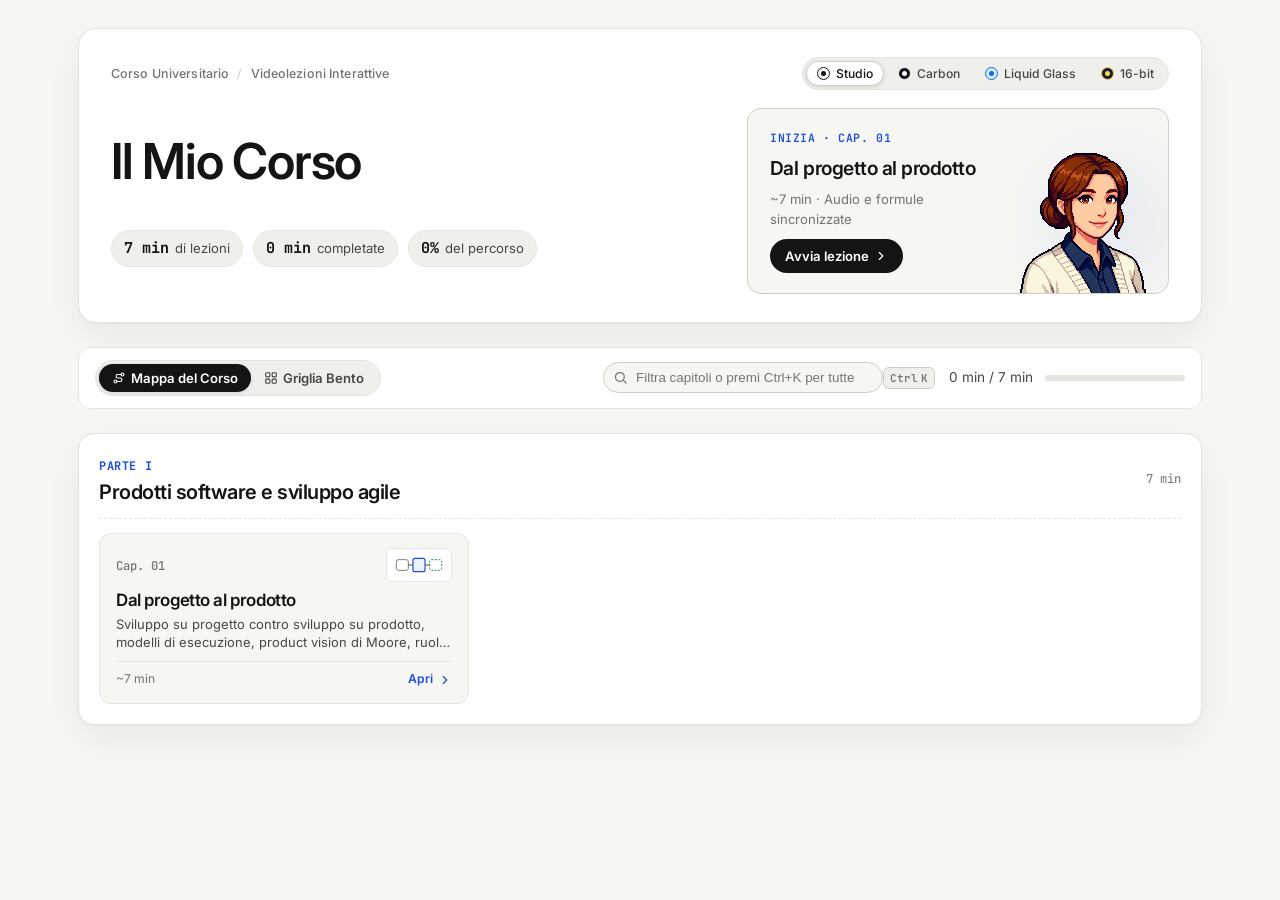
==== commit 76718947: "feature: first chapter added to the project" ====
--- a/videolezioni/index.html
+++ b/videolezioni/index.html
@@ -5,7 +5,7 @@
   <meta name="viewport" content="width=device-width, initial-scale=1.0, viewport-fit=cover" />
   <meta name="theme-color" content="#F6F6F3" />
   <title>Videolezioni Interattive — Lectio</title>
-  <link rel="icon" type="image/png" sizes="64x64" href="assets/favicon-lia.png" />
+  <link rel="icon" type="image/png" sizes="64x64" href="assets/favicon-fabio.png" />
   <link rel="apple-touch-icon" sizes="180x180" href="assets/apple-touch-icon.png" />
   <link rel="preconnect" href="https://fonts.googleapis.com" />
   <link rel="preconnect" href="https://fonts.gstatic.com" crossorigin />
--- a/videolezioni/css/styles.css
+++ b/videolezioni/css/styles.css
@@ -939,7 +939,7 @@
 
 .metrics-row {
   display: grid;
-  grid-template-columns: repeat(4, minmax(0, 1fr));
+  grid-template-columns: repeat(auto-fit, minmax(0, 1fr));
   gap: 10px;
 }
 
--- a/videolezioni/css/themes.css
+++ b/videolezioni/css/themes.css
@@ -1194,6 +1194,11 @@
   z-index: 2;
 }
 
+.live-sync-enabled .metrics-row.spotlight-active {
+  box-shadow: none;
+  transform: none;
+}
+
 .live-sync-enabled .spotlight-dim {
   opacity: 0.56 !important;
   transition: opacity 340ms ease, box-shadow 300ms ease, transform 300ms ease;
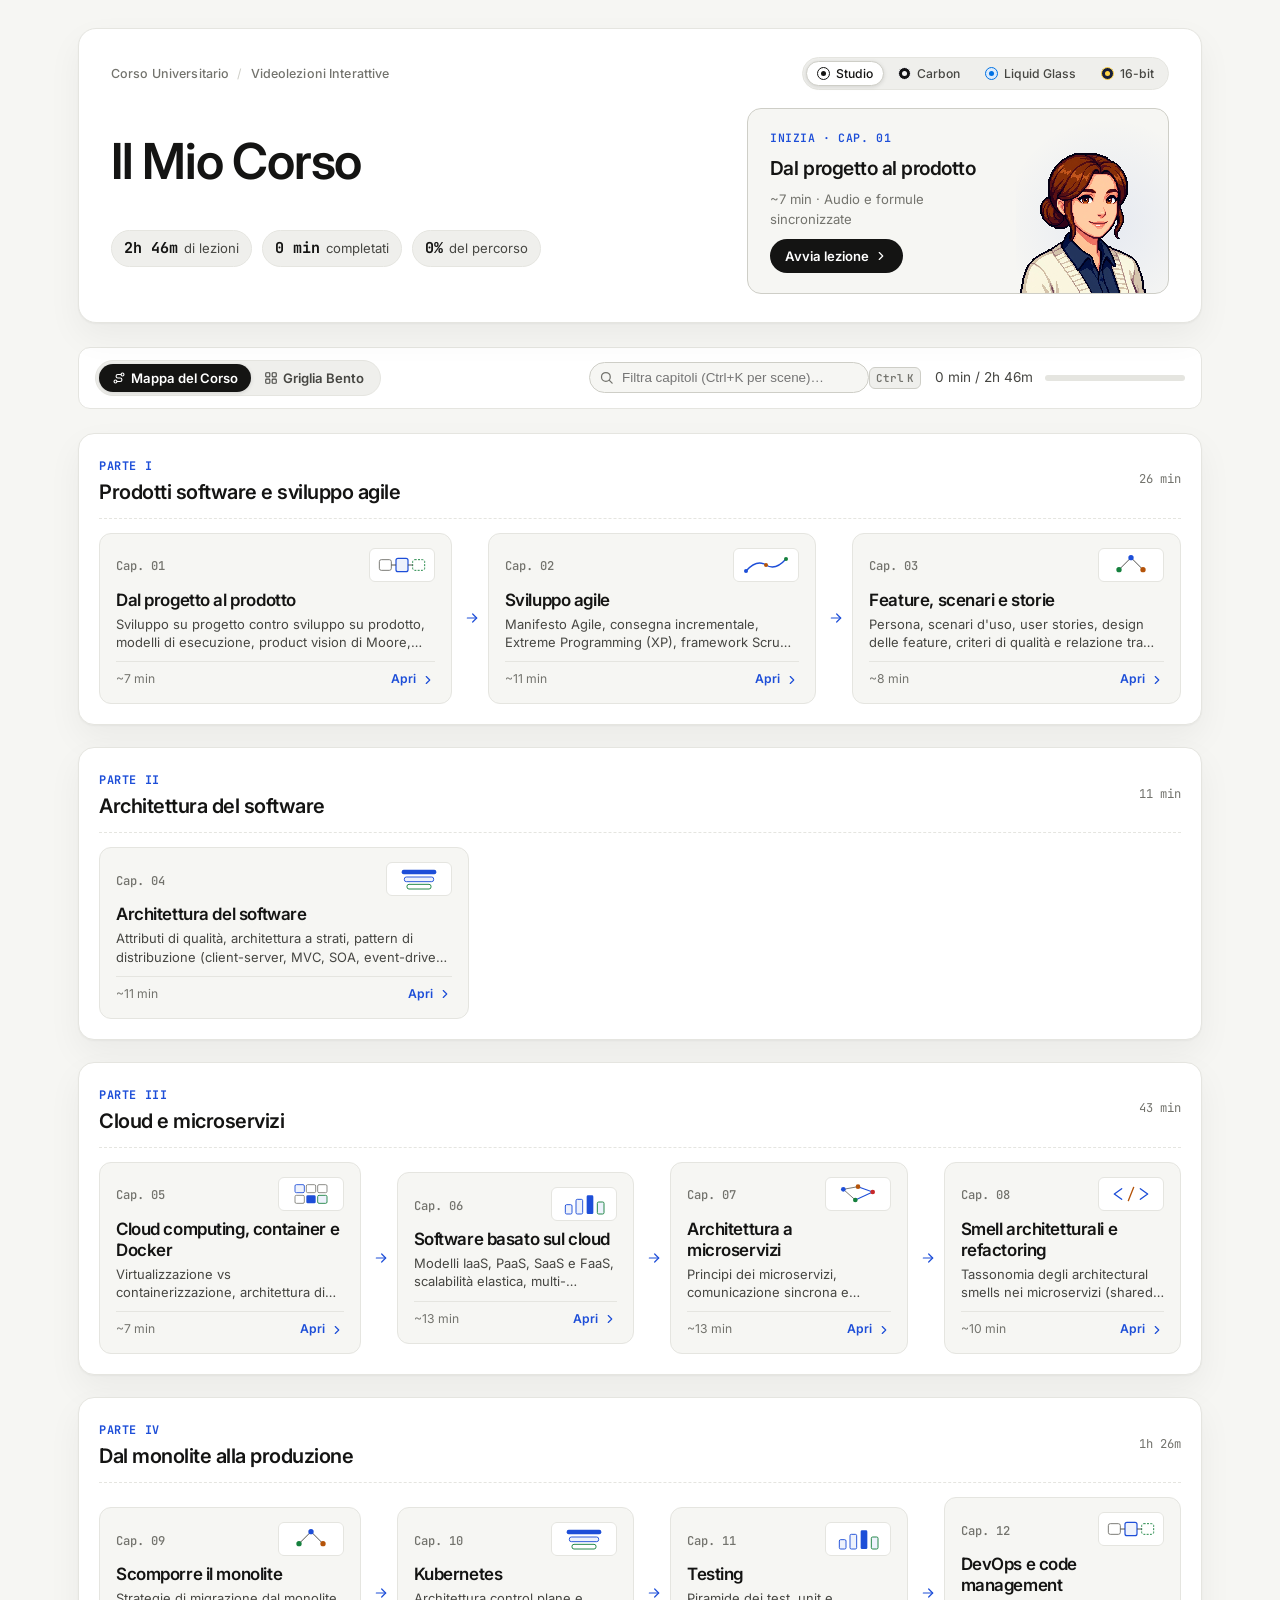
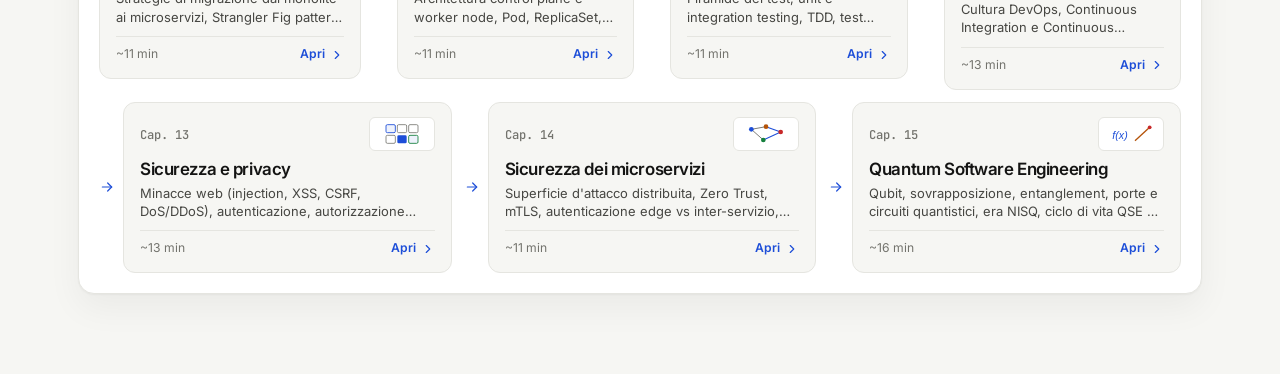
==== commit 609264e0: "fix: graphical fix and allignment of the framework" ====
--- a/videolezioni/index.html
+++ b/videolezioni/index.html
@@ -34,7 +34,7 @@
 
           <div class="hero-stats">
             <span class="stat-chip"><strong id="stat-hours">--</strong> di lezioni</span>
-            <span class="stat-chip"><strong id="stat-completed-hours">0 min</strong> completate</span>
+            <span class="stat-chip"><strong id="stat-completed-hours">0 min</strong> completati</span>
             <span class="stat-chip"><strong id="stat-completed-pct">0%</strong> del percorso</span>
           </div>
         </div>
@@ -59,11 +59,11 @@
     <div class="catalog-toolbar-v2">
       <div class="toolbar-left">
         <div class="view-switcher" role="tablist" aria-label="Modalità di visualizzazione">
-          <button class="view-btn active" data-view="map">
+          <button class="view-btn active" type="button" role="tab" aria-selected="true" data-view="map">
             <svg class="ui-icon" viewBox="0 0 24 24" fill="none" stroke="currentColor" stroke-width="1.9" stroke-linecap="round" stroke-linejoin="round" aria-hidden="true"><circle cx="6" cy="18" r="2.5"/><circle cx="18" cy="6" r="2.5"/><path d="M8.5 18H14a3 3 0 0 0 0-6h-4a3 3 0 0 1 0-6h5.5"/></svg>
             <span>Mappa del Corso</span>
           </button>
-          <button class="view-btn" data-view="bento">
+          <button class="view-btn" type="button" role="tab" aria-selected="false" data-view="bento">
             <svg class="ui-icon" viewBox="0 0 24 24" fill="none" stroke="currentColor" stroke-width="1.9" stroke-linecap="round" stroke-linejoin="round" aria-hidden="true"><rect x="3" y="3" width="7" height="7" rx="1.5"/><rect x="14" y="3" width="7" height="7" rx="1.5"/><rect x="3" y="14" width="7" height="7" rx="1.5"/><rect x="14" y="14" width="7" height="7" rx="1.5"/></svg>
             <span>Griglia Bento</span>
           </button>
@@ -73,7 +73,7 @@
       <div class="toolbar-right">
         <div class="search-box">
           <svg class="search-icon ui-icon" viewBox="0 0 24 24" fill="none" stroke="currentColor" stroke-width="2" stroke-linecap="round" stroke-linejoin="round" aria-hidden="true"><circle cx="11" cy="11" r="7"/><path d="M21 21l-4.35-4.35"/></svg>
-          <input id="catalog-search" class="search-input" type="search" placeholder="Filtra capitoli o premi Ctrl+K per tutte le scene…" aria-label="Cerca capitoli" />
+          <input id="catalog-search" class="search-input" type="search" placeholder="Filtra capitoli (Ctrl+K per scene)…" aria-label="Cerca capitoli" />
           <button id="btn-global-search-home" class="search-kbd-btn" type="button" title="Ricerca globale in tutte le scene (Ctrl+K)" aria-label="Apri ricerca globale">
             <kbd>Ctrl</kbd><kbd>K</kbd>
           </button>
--- a/videolezioni/css/styles.css
+++ b/videolezioni/css/styles.css
@@ -1106,6 +1106,12 @@
   text-transform: uppercase;
   letter-spacing: 0.04em;
   margin-bottom: 4px;
+}
+
+/* Never let uppercase headers/tags mutate mathematical KaTeX case (e.g. w -> W, \alpha_i -> A_I) */
+.katex {
+  text-transform: none !important;
+  letter-spacing: normal;
 }
 
 .clean-list, .algo-list, .verify-list {
@@ -1389,3 +1395,12 @@
     box-shadow: 8px 0 24px rgba(0, 0, 0, 0.1);
   }
 }
+
+@media (prefers-reduced-motion: reduce) {
+  *, *::before, *::after {
+    animation-duration: 0.01ms !important;
+    animation-iteration-count: 1 !important;
+    transition-duration: 0.01ms !important;
+    scroll-behavior: auto !important;
+  }
+}
--- a/videolezioni/css/themes.css
+++ b/videolezioni/css/themes.css
@@ -414,18 +414,86 @@
 }
 
 /* Zero-layout-shift granular cue highlights for list steps, table rows/cells, metric pills & SVG groups */
+/* Render list markers INSIDE <li> with inline-block baseline alignment so markers never spill outside box or highlight borders at any zoom/mode */
+ol.algo-list,
+ol.clean-list,
+ol.verify-list {
+  list-style: none;
+  padding-left: 0;
+  counter-reset: li-num;
+}
+
+ul.clean-list,
+.algo-list ul {
+  list-style: none;
+  padding-left: 0;
+}
+
+.algo-list ul {
+  margin-top: 5px;
+  padding-left: 2px;
+}
+
 .algo-list li,
 .clean-list li {
   border-radius: 6px;
-  padding: 2px 7px;
-  margin-left: -7px;
-  margin-right: -7px;
+  padding: 3px 9px 3px 26px;
+  margin-left: 0;
+  margin-right: 0;
   transition: background-color 220ms ease, box-shadow 220ms ease;
+}
+
+ol.algo-list > li,
+ol.clean-list > li {
+  counter-increment: li-num;
+  padding-left: 31px;
+}
+
+ol.algo-list > li::before,
+ol.clean-list > li::before {
+  content: counter(li-num) ".";
+  display: inline-block;
+  width: 21px;
+  margin-left: -21px;
+  font-weight: 600;
+  color: var(--ink-soft);
+  font-variant-numeric: tabular-nums;
+}
+
+ul.clean-list > li::before,
+.algo-list ul > li::before {
+  content: "•";
+  display: inline-block;
+  width: 15px;
+  margin-left: -15px;
+  font-weight: 700;
+  color: var(--ink-soft);
+}
+
+ol.verify-list > li {
+  counter-increment: li-num;
+  padding-left: 22px;
+}
+
+ol.verify-list > li::before {
+  content: counter(li-num) ".";
+  display: inline-block;
+  width: 20px;
+  margin-left: -20px;
+  color: var(--ink-soft);
+  font-variant-numeric: tabular-nums;
 }
 
 li.cue-highlight {
   box-shadow: inset 3px 0 0 var(--blue), 0 0 0 1px var(--spotlight-ring) !important;
   background-color: var(--blue-soft) !important;
+}
+
+ol.algo-list > li.cue-highlight::before,
+ol.clean-list > li.cue-highlight::before,
+ul.clean-list > li.cue-highlight::before,
+.algo-list ul > li.cue-highlight::before {
+  color: var(--blue);
 }
 
 tr.cue-highlight td {
@@ -475,6 +543,10 @@
   background-color: rgba(245, 185, 66, 0.11) !important;
 }
 
+:root[data-theme="carbon"] li.cue-highlight::before {
+  color: #F5B942;
+}
+
 :root[data-theme="carbon"] tr.cue-highlight td {
   background-color: rgba(245, 185, 66, 0.10) !important;
 }
@@ -506,6 +578,10 @@
   border-radius: 2px;
 }
 
+:root[data-theme="arcade"] li.cue-highlight::before {
+  color: #FFD447;
+}
+
 :root[data-theme="arcade"] tr.cue-highlight td {
   background-color: rgba(255, 212, 71, 0.12) !important;
 }
@@ -517,20 +593,41 @@
 
 /* Dark SVG Auto-Adaptation (shared cleanly by Carbon & 16-bit Arcade — ZERO neon blur) */
 :root[data-theme="carbon"] .diagram-svg rect[fill="#FFFFFF"],
-:root[data-theme="carbon"] .diagram-svg circle[fill="#FFFFFF"] { fill: #0F0F12 !important; }
+:root[data-theme="carbon"] .diagram-svg rect[fill^="rgba(255,255,255"],
+:root[data-theme="carbon"] .diagram-svg circle[fill="#FFFFFF"],
+:root[data-theme="carbon"] .diagram-svg rect[fill="#FAF9F5"],
+:root[data-theme="carbon"] .diagram-svg rect[fill="#F4F3EF"] { fill: #0F0F12 !important; }
 :root[data-theme="arcade"] .diagram-svg rect[fill="#FFFFFF"],
-:root[data-theme="arcade"] .diagram-svg circle[fill="#FFFFFF"] { fill: #121830 !important; }
+:root[data-theme="arcade"] .diagram-svg rect[fill^="rgba(255,255,255"],
+:root[data-theme="arcade"] .diagram-svg circle[fill="#FFFFFF"],
+:root[data-theme="arcade"] .diagram-svg rect[fill="#FAF9F5"],
+:root[data-theme="arcade"] .diagram-svg rect[fill="#F4F3EF"] { fill: #121830 !important; }
 
 :root[data-theme="carbon"] .diagram-svg rect[fill="#EFEFEF"],
 :root[data-theme="carbon"] .diagram-svg ellipse[fill="#EFEFEF"],
 :root[data-theme="carbon"] .diagram-svg polygon[fill="#EFEFEF"],
 :root[data-theme="carbon"] .diagram-svg path[fill="#EFEFEF"],
-:root[data-theme="carbon"] .diagram-svg circle[fill="#EFEFEF"] { fill: #1D1D22 !important; }
+:root[data-theme="carbon"] .diagram-svg circle[fill="#EFEFEF"],
+:root[data-theme="carbon"] .diagram-svg circle[fill="#EFECE4"],
+:root[data-theme="carbon"] .diagram-svg rect[fill="#EFECE4"] { fill: #1D1D22 !important; }
 :root[data-theme="arcade"] .diagram-svg rect[fill="#EFEFEF"],
 :root[data-theme="arcade"] .diagram-svg ellipse[fill="#EFEFEF"],
 :root[data-theme="arcade"] .diagram-svg polygon[fill="#EFEFEF"],
 :root[data-theme="arcade"] .diagram-svg path[fill="#EFEFEF"],
-:root[data-theme="arcade"] .diagram-svg circle[fill="#EFEFEF"] { fill: #202B52 !important; }
+:root[data-theme="arcade"] .diagram-svg circle[fill="#EFEFEF"],
+:root[data-theme="arcade"] .diagram-svg circle[fill="#EFECE4"],
+:root[data-theme="arcade"] .diagram-svg rect[fill="#EFECE4"] { fill: #202B52 !important; }
+
+:root[data-theme="carbon"] .diagram-svg [fill="#E8F0FA"] { fill: rgba(122, 162, 247, 0.16) !important; }
+:root[data-theme="arcade"] .diagram-svg [fill="#E8F0FA"] { fill: rgba(79, 209, 255, 0.16) !important; }
+:root[data-theme="carbon"] .diagram-svg [fill="#FCEAE8"],
+:root[data-theme="carbon"] .diagram-svg [fill="#F7D4D0"] { fill: rgba(248, 113, 113, 0.18) !important; }
+:root[data-theme="arcade"] .diagram-svg [fill="#FCEAE8"],
+:root[data-theme="arcade"] .diagram-svg [fill="#F7D4D0"] { fill: rgba(255, 92, 119, 0.2) !important; }
+:root[data-theme="carbon"] .diagram-svg [fill="#E8F5EC"] { fill: rgba(74, 222, 128, 0.16) !important; }
+:root[data-theme="arcade"] .diagram-svg [fill="#E8F5EC"] { fill: rgba(74, 222, 128, 0.18) !important; }
+:root[data-theme="carbon"] .diagram-svg [fill="rgba(100,100,100,0.22)"] { fill: rgba(228, 228, 231, 0.2) !important; }
+:root[data-theme="arcade"] .diagram-svg [fill="rgba(100,100,100,0.22)"] { fill: rgba(155, 174, 230, 0.24) !important; }
 
 :root[data-theme="carbon"] .diagram-svg rect[fill="#1A1A1A"] { fill: #7AA2F7 !important; }
 :root[data-theme="arcade"] .diagram-svg rect[fill="#1A1A1A"] { fill: #4FD1FF !important; }
@@ -542,38 +639,56 @@
 }
 
 :root[data-theme="carbon"] .diagram-svg [stroke="#1A1A1A"],
-:root[data-theme="arcade"] .diagram-svg [stroke="#1A1A1A"] { stroke: #E4E4E7 !important; }
+:root[data-theme="arcade"] .diagram-svg [stroke="#1A1A1A"],
+:root[data-theme="carbon"] .diagram-svg [style*="stroke:#1A1A1A"],
+:root[data-theme="arcade"] .diagram-svg [style*="stroke:#1A1A1A"] { stroke: #E4E4E7 !important; }
 :root[data-theme="carbon"] .diagram-svg circle[fill="#1A1A1A"],
 :root[data-theme="carbon"] .diagram-svg path[fill="#1A1A1A"],
 :root[data-theme="carbon"] .diagram-svg text[fill="#1A1A1A"],
+:root[data-theme="carbon"] .diagram-svg text[style*="fill:#1A1A1A"],
 :root[data-theme="arcade"] .diagram-svg circle[fill="#1A1A1A"],
 :root[data-theme="arcade"] .diagram-svg path[fill="#1A1A1A"],
-:root[data-theme="arcade"] .diagram-svg text[fill="#1A1A1A"] { fill: #E4E4E7 !important; }
-
+:root[data-theme="arcade"] .diagram-svg text[fill="#1A1A1A"],
+:root[data-theme="arcade"] .diagram-svg text[style*="fill:#1A1A1A"] { fill: #E4E4E7 !important; }
+
+:root[data-theme="carbon"] .diagram-svg [stroke="#4A4945"],
 :root[data-theme="carbon"] .diagram-svg [stroke="#6E6E6E"],
 :root[data-theme="carbon"] .diagram-svg [stroke="#999"],
 :root[data-theme="carbon"] .diagram-svg [stroke="#999999"],
 :root[data-theme="carbon"] .diagram-svg [stroke="#CCCCCC"],
-:root[data-theme="carbon"] .diagram-svg [stroke="#BDBDBD"] { stroke: #52525B !important; }
-
+:root[data-theme="carbon"] .diagram-svg [stroke="#BDBDBD"] { stroke: #71717A !important; }
+
+:root[data-theme="arcade"] .diagram-svg [stroke="#4A4945"],
 :root[data-theme="arcade"] .diagram-svg [stroke="#6E6E6E"],
 :root[data-theme="arcade"] .diagram-svg [stroke="#999"],
 :root[data-theme="arcade"] .diagram-svg [stroke="#999999"],
 :root[data-theme="arcade"] .diagram-svg [stroke="#CCCCCC"],
-:root[data-theme="arcade"] .diagram-svg [stroke="#BDBDBD"] { stroke: #6476B8 !important; }
+:root[data-theme="arcade"] .diagram-svg [stroke="#BDBDBD"] { stroke: #7A8ED4 !important; }
 
 :root[data-theme="carbon"] .diagram-svg [stroke="#1F5A9E"],
-:root[data-theme="arcade"] .diagram-svg [stroke="#1F5A9E"] { stroke: var(--blue) !important; }
+:root[data-theme="arcade"] .diagram-svg [stroke="#1F5A9E"],
+:root[data-theme="carbon"] .diagram-svg [style*="stroke:#1F5A9E"],
+:root[data-theme="arcade"] .diagram-svg [style*="stroke:#1F5A9E"] { stroke: var(--blue) !important; }
 :root[data-theme="carbon"] .diagram-svg [fill="#1F5A9E"],
-:root[data-theme="arcade"] .diagram-svg [fill="#1F5A9E"]   { fill: var(--blue) !important; }
+:root[data-theme="arcade"] .diagram-svg [fill="#1F5A9E"],
+:root[data-theme="carbon"] .diagram-svg [style*="fill:#1F5A9E"],
+:root[data-theme="arcade"] .diagram-svg [style*="fill:#1F5A9E"] { fill: var(--blue) !important; }
 :root[data-theme="carbon"] .diagram-svg [stroke="#C0392B"],
-:root[data-theme="arcade"] .diagram-svg [stroke="#C0392B"] { stroke: var(--red) !important; }
+:root[data-theme="arcade"] .diagram-svg [stroke="#C0392B"],
+:root[data-theme="carbon"] .diagram-svg [style*="stroke:#C0392B"],
+:root[data-theme="arcade"] .diagram-svg [style*="stroke:#C0392B"] { stroke: var(--red) !important; }
 :root[data-theme="carbon"] .diagram-svg [fill="#C0392B"],
-:root[data-theme="arcade"] .diagram-svg [fill="#C0392B"]   { fill: var(--red) !important; }
+:root[data-theme="arcade"] .diagram-svg [fill="#C0392B"],
+:root[data-theme="carbon"] .diagram-svg [style*="fill:#C0392B"],
+:root[data-theme="arcade"] .diagram-svg [style*="fill:#C0392B"] { fill: var(--red) !important; }
 :root[data-theme="carbon"] .diagram-svg [stroke="#2E7D32"],
-:root[data-theme="arcade"] .diagram-svg [stroke="#2E7D32"] { stroke: var(--green) !important; }
+:root[data-theme="arcade"] .diagram-svg [stroke="#2E7D32"],
+:root[data-theme="carbon"] .diagram-svg [style*="stroke:#2E7D32"],
+:root[data-theme="arcade"] .diagram-svg [style*="stroke:#2E7D32"] { stroke: var(--green) !important; }
 :root[data-theme="carbon"] .diagram-svg [fill="#2E7D32"],
-:root[data-theme="arcade"] .diagram-svg [fill="#2E7D32"]   { fill: var(--green) !important; }
+:root[data-theme="arcade"] .diagram-svg [fill="#2E7D32"],
+:root[data-theme="carbon"] .diagram-svg [style*="fill:#2E7D32"],
+:root[data-theme="arcade"] .diagram-svg [style*="fill:#2E7D32"] { fill: var(--green) !important; }
 :root[data-theme="carbon"] .diagram-svg [stroke="#6A3D9A"],
 :root[data-theme="arcade"] .diagram-svg [stroke="#6A3D9A"] { stroke: #C4B5FD !important; }
 :root[data-theme="carbon"] .diagram-svg [fill="#6A3D9A"],
@@ -819,6 +934,12 @@
   color: #FFD447;
 }
 
+:root[data-theme="arcade"] .box-label .katex,
+:root[data-theme="arcade"] .step-tag-inline .katex {
+  font-size: 0.92rem;
+  color: var(--ink);
+}
+
 :root[data-theme="arcade"] .box,
 :root[data-theme="arcade"] .math-card,
 :root[data-theme="arcade"] .svg-panel,
@@ -1282,7 +1403,8 @@
   color: var(--blue);
   background: transparent;
   box-shadow: none;
-  font-weight: 600;
+  font-weight: inherit;
+  text-shadow: 0 0 0.35px currentColor;
   opacity: 1;
 }
 
@@ -1310,6 +1432,12 @@
   max-width: 92%;
 }
 
+:root[data-theme="carbon"] .sub-next,
+:root[data-theme="arcade"] .sub-next {
+  opacity: 0.64;
+  filter: blur(0.8px);
+}
+
 .subtitle-box:hover .sub-next {
   opacity: 0.72;
   filter: blur(0.4px);
@@ -1334,6 +1462,7 @@
   z-index: 35;
   width: 292px;
   margin-left: 0 !important;
+  background: var(--bg-surface);
   box-shadow: 14px 0 36px rgba(0, 0, 0, 0.35);
   transform: translateX(0);
   opacity: 1;
@@ -2105,6 +2234,14 @@
   align-items: center;
   gap: 8px;
   min-width: 0;
+}
+
+.spotify-left .audio-notice.visible {
+  white-space: nowrap;
+  overflow: hidden;
+  text-overflow: ellipsis;
+  min-width: 0;
+  flex-shrink: 1;
 }
 
 .spotify-scene-badge {
@@ -2471,6 +2608,18 @@
   opacity: 1;
   transform: translate(-50%, 0);
   pointer-events: auto;
+}
+
+body.clean-mode .subtitle-dock {
+  transition: opacity 200ms ease, visibility 200ms ease, transform 240ms var(--ease-out);
+}
+
+body.clean-mode.clean-ui-visible .subtitle-dock:not(.subs-off-avatar-only) {
+  transform: translateY(-108px);
+}
+
+body.clean-mode.clean-ui-visible .avatar-card.avatar-floating {
+  bottom: 120px;
 }
 
 body.clean-mode .stage-viewport {
@@ -2824,14 +2973,15 @@
   }
 
   .topbar-left {
-    gap: 6px;
+    gap: 5px;
     min-width: 0;
     flex: 1;
+    overflow: hidden;
   }
 
   .back-link {
-    width: 34px;
-    height: 34px;
+    width: 30px;
+    height: 30px;
     padding: 0;
     justify-content: center;
     flex-shrink: 0;
@@ -2842,21 +2992,24 @@
   }
 
   .lesson-heading {
-    gap: 6px;
+    gap: 5px;
     min-width: 0;
+    overflow: hidden;
   }
 
   .lesson-chap-tag {
-    font-size: 0.68rem;
-    padding: 2px 7px;
+    font-size: 0.66rem;
+    padding: 2px 6px;
+    white-space: nowrap;
+    flex-shrink: 0;
   }
 
   .lesson-title-bar {
-    font-size: 0.86rem;
+    font-size: 0.84rem;
   }
 
   .topbar-actions {
-    gap: 4px;
+    gap: 3px;
     flex-shrink: 0;
   }
 
@@ -2875,8 +3028,8 @@
   }
 
   .player-theme-compact .theme-pill.active {
-    width: 28px;
-    height: 28px;
+    width: 26px;
+    height: 26px;
   }
 
   .topbar-icon-group {
@@ -2885,17 +3038,13 @@
   }
 
   .tb-icon-btn {
-    width: 30px;
-    height: 30px;
-  }
-
-  .tb-icon-btn[hidden] {
-  display: none !important;
-}
-
-.tb-icon-btn svg {
-    width: 15px;
-    height: 15px;
+    width: 27px;
+    height: 27px;
+  }
+
+  .tb-icon-btn svg {
+    width: 14px;
+    height: 14px;
   }
 
   /* Phone Slide Stage: readable 1.0x single-column with smooth vertical touch scroll */
@@ -2954,11 +3103,30 @@
   }
 
   .katex-display {
+    display: block;
     overflow-x: auto;
     overflow-y: hidden;
+    -webkit-overflow-scrolling: touch;
+    scrollbar-width: thin;
     max-width: 100%;
-    padding: 4px 0;
-    font-size: 0.92em;
+    padding: 4px 2px 6px;
+    font-size: 0.82em;
+    text-align: left;
+  }
+
+  .katex-display > .katex {
+    display: inline-block;
+    min-width: 100%;
+    text-align: center;
+    white-space: nowrap;
+  }
+
+  body.floating-avatar-active .slide-frame {
+    padding-bottom: 84px;
+  }
+
+  body.next-banner-visible .slide-frame {
+    padding-bottom: 92px;
   }
 
   .acad-table {
@@ -4016,6 +4184,16 @@
   transform: translateY(0) scale(1);
 }
 
+body.next-banner-visible .stage-viewport {
+  padding-bottom: 72px;
+}
+
+@media (max-width: 1024px) {
+  .tb-icon-btn[data-tip]::after {
+    display: none !important;
+  }
+}
+
 .chapter-next-info {
   display: flex;
   flex-direction: column;
